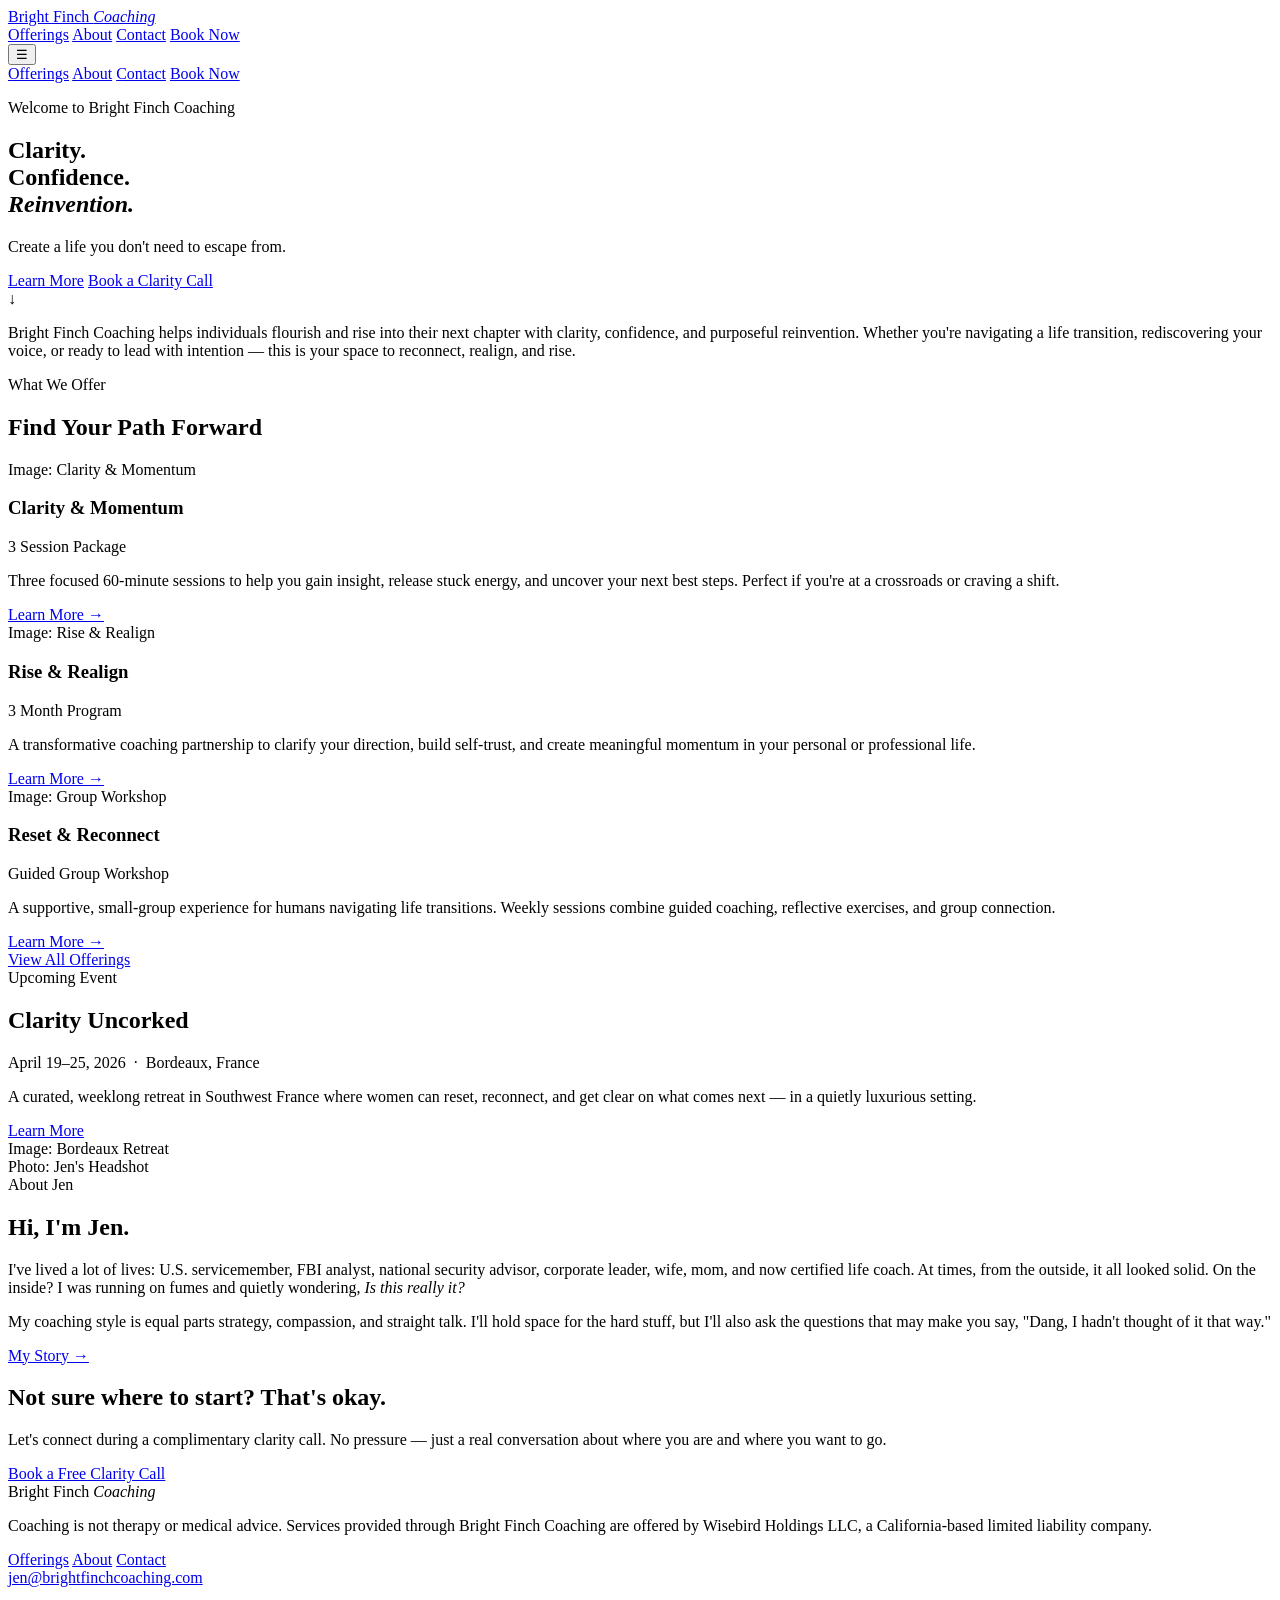
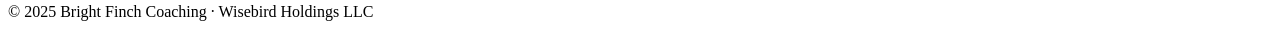
==== index.html @ 89443742 "initial setup" ====
<!DOCTYPE html>
<html lang="en">
<head>
  <meta charset="UTF-8">
  <meta name="viewport" content="width=device-width, initial-scale=1.0">
  <title>Bright Finch Coaching — Clarity. Confidence. Reinvention.</title>
  <link rel="preconnect" href="https://fonts.googleapis.com">
  <link href="https://fonts.googleapis.com/css2?family=Cormorant+Garamond:ital,wght@0,300;0,400;0,600;1,300;1,400&family=Jost:wght@300;400;500&display=swap" rel="stylesheet">
  <link rel="stylesheet" href="css/style.css">
</head>
<body>

  <!-- NAV -->
  <header class="site-header">
    <div class="header-inner">
      <a href="index.html" class="logo">
        <!-- 📸 REMINDER: Replace with actual logo image from old site -->
        <span class="logo-text">Bright Finch <em>Coaching</em></span>
      </a>
      <nav class="nav-links">
        <a href="offerings.html">Offerings</a>
        <a href="about.html">About</a>
        <a href="contact.html">Contact</a>
        <a href="contact.html" class="btn-nav">Book Now</a>
      </nav>
      <button class="hamburger" aria-label="Menu">&#9776;</button>
    </div>
    <div class="mobile-menu">
      <a href="offerings.html">Offerings</a>
      <a href="about.html">About</a>
      <a href="contact.html">Contact</a>
      <a href="contact.html" class="btn-mobile">Book Now</a>
    </div>
  </header>

  <!-- HERO -->
  <section class="hero">
    <div class="hero-bg">
      <!-- 📸 REMINDER: Download hero image from old site (zebra finch / nature background) and save as images/hero.jpg -->
      <div class="hero-overlay"></div>
    </div>
    <div class="hero-content">
      <p class="hero-eyebrow">Welcome to Bright Finch Coaching</p>
      <h1>Clarity.<br>Confidence.<br><em>Reinvention.</em></h1>
      <p class="hero-sub">Create a life you don't need to escape from.</p>
      <div class="hero-cta">
        <a href="about.html" class="btn-primary">Learn More</a>
        <a href="contact.html" class="btn-outline">Book a Clarity Call</a>
      </div>
    </div>
    <div class="hero-scroll-hint">↓</div>
  </section>

  <!-- INTRO -->
  <section class="intro section-pad">
    <div class="container narrow">
      <p class="intro-text">
        Bright Finch Coaching helps individuals flourish and rise into their next chapter with clarity, confidence, and purposeful reinvention. Whether you're navigating a life transition, rediscovering your voice, or ready to lead with intention — this is your space to reconnect, realign, and rise.
      </p>
    </div>
  </section>

  <!-- OFFERINGS PREVIEW -->
  <section class="offerings-preview section-pad bg-warm">
    <div class="container">
      <div class="section-header">
        <span class="eyebrow">What We Offer</span>
        <h2>Find Your Path Forward</h2>
      </div>
      <div class="cards-grid">

        <div class="card">
          <!-- 📸 REMINDER: Download offerings image 1 from old site, save as images/offering-1.jpg -->
          <div class="card-img placeholder-img">
            <span>Image: Clarity &amp; Momentum</span>
          </div>
          <div class="card-body">
            <h3>Clarity &amp; Momentum</h3>
            <p class="card-sub">3 Session Package</p>
            <p>Three focused 60-minute sessions to help you gain insight, release stuck energy, and uncover your next best steps. Perfect if you're at a crossroads or craving a shift.</p>
            <a href="offerings.html#clarity-momentum" class="card-link">Learn More →</a>
          </div>
        </div>

        <div class="card">
          <!-- 📸 REMINDER: Download offerings image 2 from old site, save as images/offering-2.jpg -->
          <div class="card-img placeholder-img">
            <span>Image: Rise &amp; Realign</span>
          </div>
          <div class="card-body">
            <h3>Rise &amp; Realign</h3>
            <p class="card-sub">3 Month Program</p>
            <p>A transformative coaching partnership to clarify your direction, build self-trust, and create meaningful momentum in your personal or professional life.</p>
            <a href="offerings.html#rise-realign" class="card-link">Learn More →</a>
          </div>
        </div>

        <div class="card">
          <!-- 📸 REMINDER: Download offerings image 3 from old site, save as images/offering-3.jpg -->
          <div class="card-img placeholder-img">
            <span>Image: Group Workshop</span>
          </div>
          <div class="card-body">
            <h3>Reset &amp; Reconnect</h3>
            <p class="card-sub">Guided Group Workshop</p>
            <p>A supportive, small-group experience for humans navigating life transitions. Weekly sessions combine guided coaching, reflective exercises, and group connection.</p>
            <a href="offerings.html#reset-reconnect" class="card-link">Learn More →</a>
          </div>
        </div>

      </div>
      <div class="section-cta">
        <a href="offerings.html" class="btn-primary">View All Offerings</a>
      </div>
    </div>
  </section>

  <!-- RETREAT BANNER -->
  <section class="retreat-banner section-pad">
    <div class="container">
      <div class="retreat-inner">
        <div class="retreat-text">
          <span class="eyebrow">Upcoming Event</span>
          <h2>Clarity Uncorked</h2>
          <p class="retreat-dates">April 19–25, 2026 &nbsp;·&nbsp; Bordeaux, France</p>
          <p>A curated, weeklong retreat in Southwest France where women can reset, reconnect, and get clear on what comes next — in a quietly luxurious setting.</p>
          <a href="offerings.html#retreat" class="btn-primary">Learn More</a>
        </div>
        <div class="retreat-img-wrap">
          <!-- 📸 REMINDER: Download Bordeaux/retreat image from old site, save as images/retreat.jpg -->
          <div class="placeholder-img tall">
            <span>Image: Bordeaux Retreat</span>
          </div>
        </div>
      </div>
    </div>
  </section>

  <!-- ABOUT SNIPPET -->
  <section class="about-snippet section-pad bg-warm">
    <div class="container">
      <div class="about-inner">
        <div class="about-img-wrap">
          <!-- 📸 REMINDER: Download Jen's headshot from old site (IMG_8474) and save as images/jen.jpg -->
          <div class="placeholder-img portrait">
            <span>Photo: Jen's Headshot</span>
          </div>
        </div>
        <div class="about-text">
          <span class="eyebrow">About Jen</span>
          <h2>Hi, I'm Jen.</h2>
          <p>I've lived a lot of lives: U.S. servicemember, FBI analyst, national security advisor, corporate leader, wife, mom, and now certified life coach. At times, from the outside, it all looked solid. On the inside? I was running on fumes and quietly wondering, <em>Is this really it?</em></p>
          <p>My coaching style is equal parts strategy, compassion, and straight talk. I'll hold space for the hard stuff, but I'll also ask the questions that may make you say, "Dang, I hadn't thought of it that way."</p>
          <a href="about.html" class="btn-outline">My Story →</a>
        </div>
      </div>
    </div>
  </section>

  <!-- CLARITY CALL CTA -->
  <section class="cta-bar section-pad">
    <div class="container narrow text-center">
      <h2>Not sure where to start? That's okay.</h2>
      <p>Let's connect during a complimentary clarity call. No pressure — just a real conversation about where you are and where you want to go.</p>
      <a href="contact.html" class="btn-primary large">Book a Free Clarity Call</a>
    </div>
  </section>

  <!-- FOOTER -->
  <footer class="site-footer">
    <div class="container footer-inner">
      <div class="footer-brand">
        <span class="logo-text">Bright Finch <em>Coaching</em></span>
        <p>Coaching is not therapy or medical advice. Services provided through Bright Finch Coaching are offered by Wisebird Holdings LLC, a California-based limited liability company.</p>
      </div>
      <div class="footer-links">
        <a href="offerings.html">Offerings</a>
        <a href="about.html">About</a>
        <a href="contact.html">Contact</a>
      </div>
      <div class="footer-contact">
        <a href="mailto:jen@brightfinchcoaching.com">jen@brightfinchcoaching.com</a>
      </div>
    </div>
    <div class="footer-bottom">
      <p>© 2025 Bright Finch Coaching · Wisebird Holdings LLC</p>
    </div>
  </footer>

  <script src="js/main.js"></script>
</body>
</html>
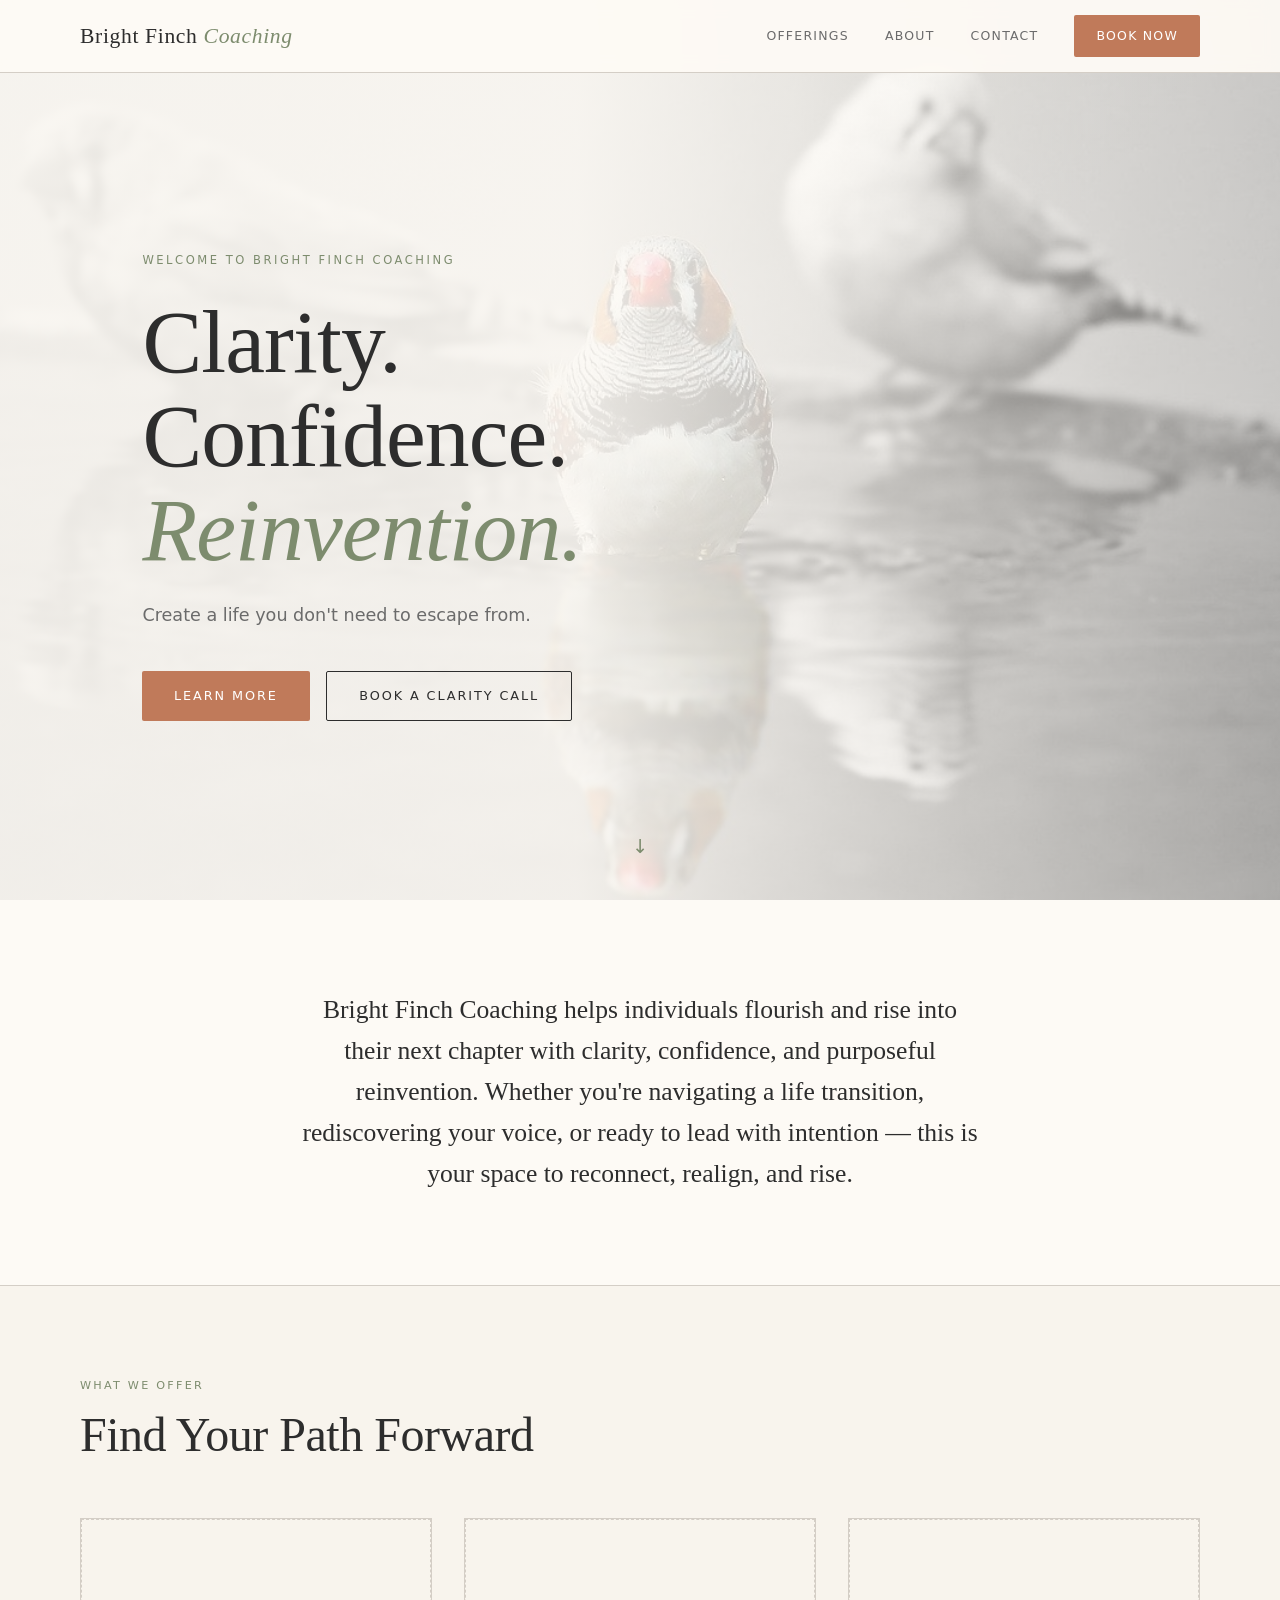
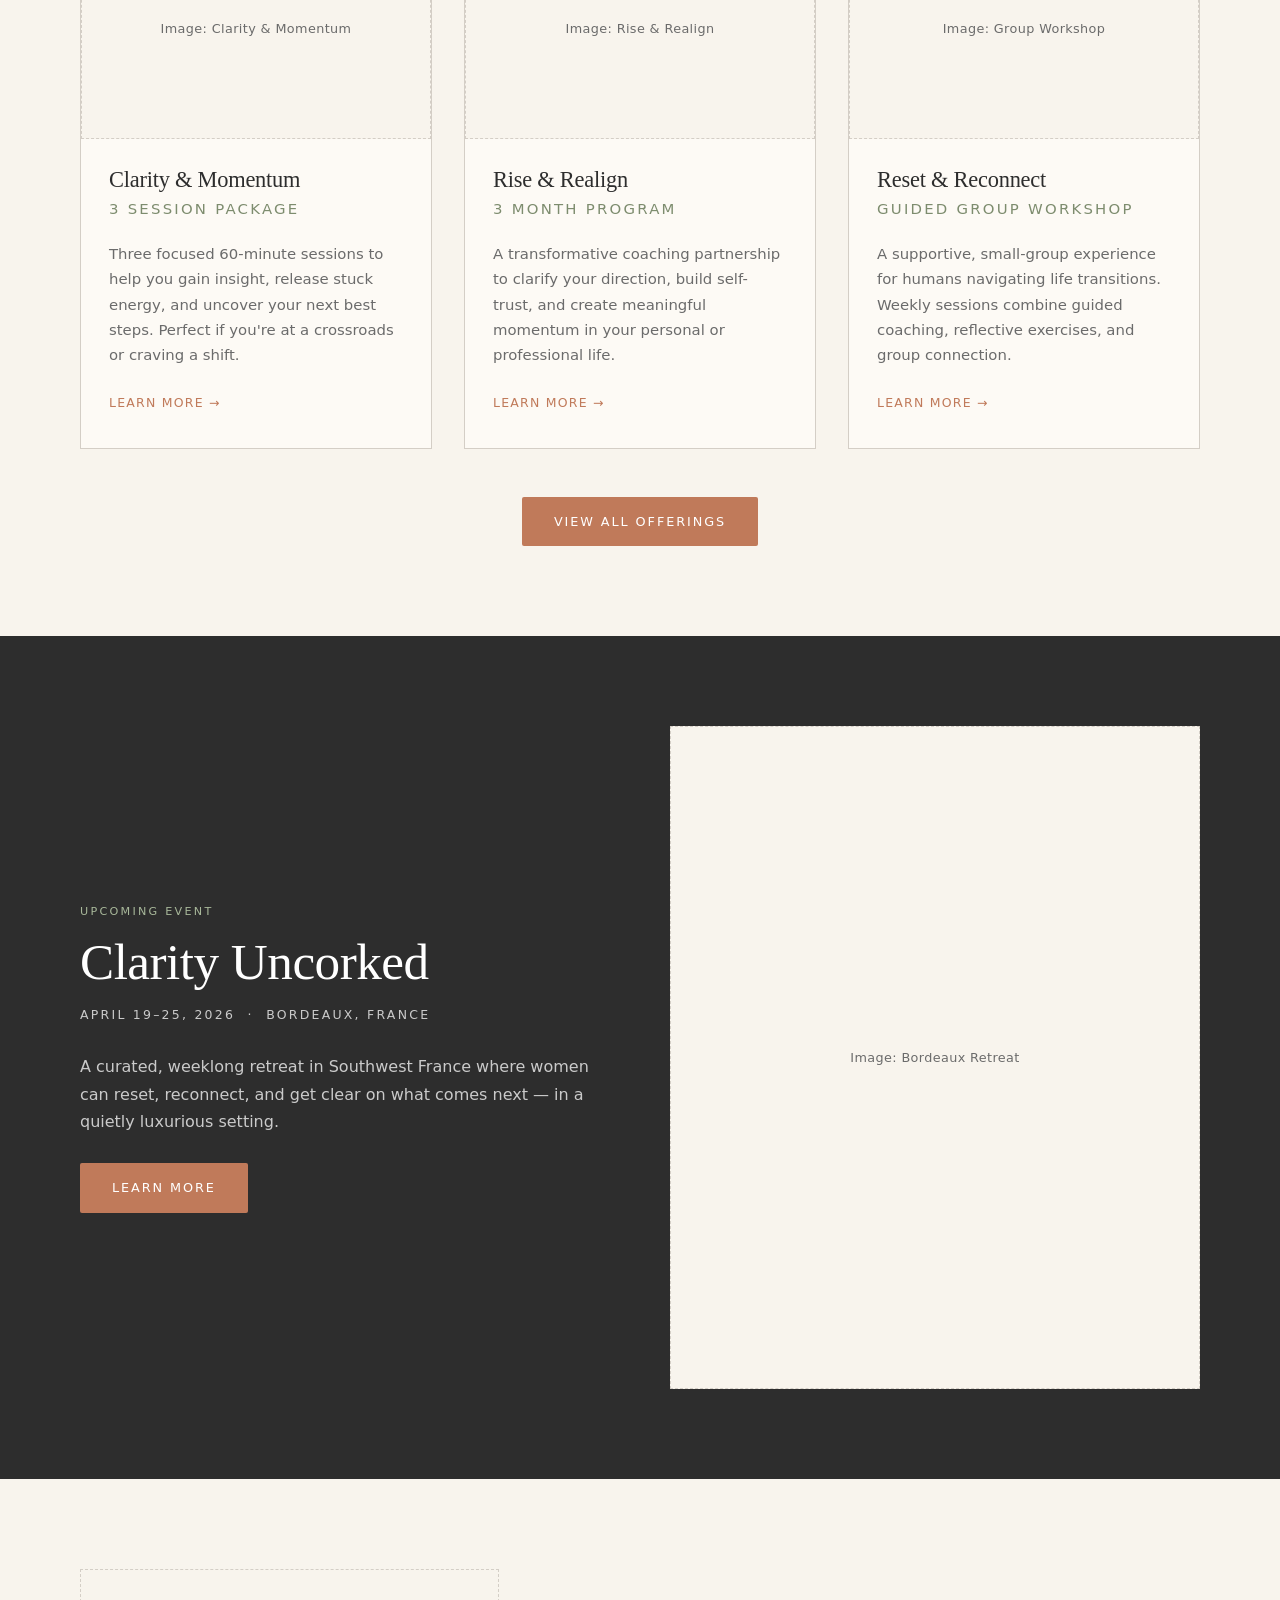
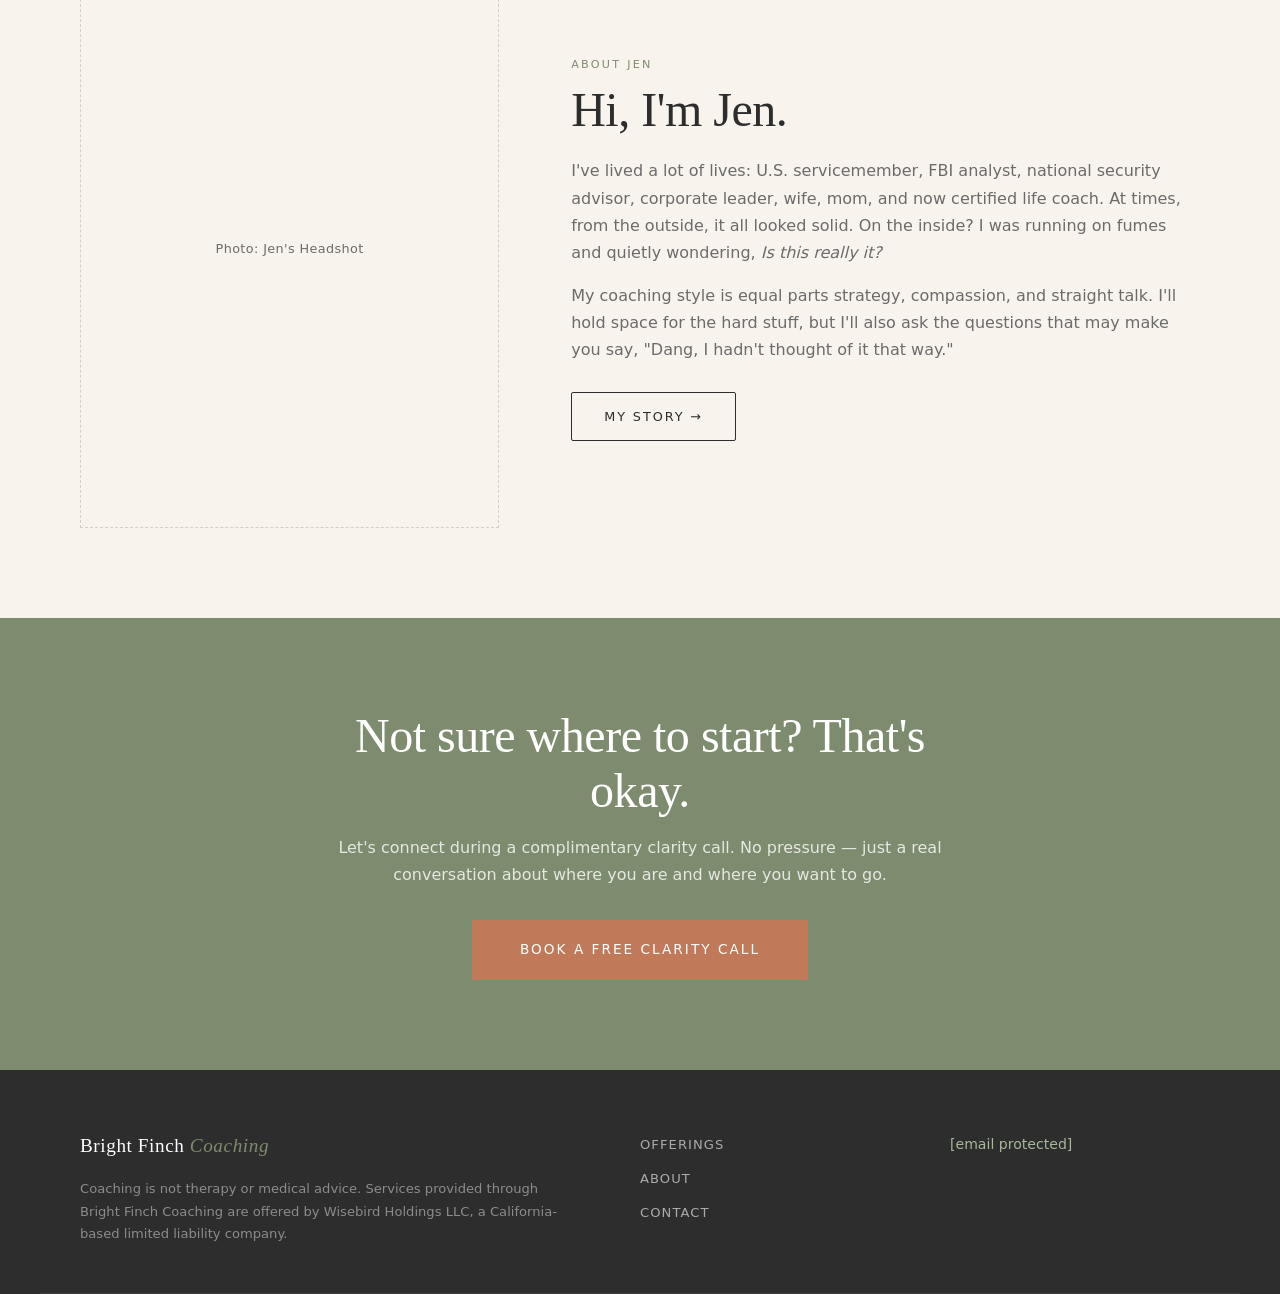
==== commit f6e14799: "update file for js  and css location" ====
--- a/index.html
+++ b/index.html
@@ -6,7 +6,7 @@
   <title>Bright Finch Coaching — Clarity. Confidence. Reinvention.</title>
   <link rel="preconnect" href="https://fonts.googleapis.com">
   <link href="https://fonts.googleapis.com/css2?family=Cormorant+Garamond:ital,wght@0,300;0,400;0,600;1,300;1,400&family=Jost:wght@300;400;500&display=swap" rel="stylesheet">
-  <link rel="stylesheet" href="css/style.css">
+  <link rel="stylesheet" href="style.css">
 </head>
 <body>
 
@@ -179,14 +179,7 @@
         <a href="contact.html">Contact</a>
       </div>
       <div class="footer-contact">
-        <a href="mailto:jen@brightfinchcoaching.com">jen@brightfinchcoaching.com</a>
+        <a href="/cdn-cgi/l/email-protection#f59f909bb597879c929d81939c9b969d969a94969d9c9b92db969a98"><span class="__cf_email__" data-cfemail="5c3639321c3e2e353b34283a35323f343f333d3f3435323b723f3331">[email&#160;protected]</span></a>
       </div>
     </div>
-    <div class="footer-bottom">
-      <p>© 2025 Bright Finch Coaching · Wisebird Holdings LLC</p>
-    </div>
-  </footer>
-
-  <script src="js/main.js"></script>
-</body>
-</html>
+    <div class="footer-bot
--- a/style.css
+++ b/style.css
@@ -0,0 +1,632 @@
+/* ============================================
+   BRIGHT FINCH COACHING — Main Stylesheet
+   Aesthetic: Warm editorial · Natural · Refined
+   ============================================ */
+
+:root {
+  --cream: #f8f4ed;
+  --warm-white: #fdfaf5;
+  --sage: #7d8c6e;
+  --sage-light: #a8b89a;
+  --terracotta: #c07a5a;
+  --terracotta-dark: #a8623f;
+  --charcoal: #2d2d2d;
+  --mid-gray: #6b6b6b;
+  --light-gray: #d4cec6;
+  --gold: #b89050;
+
+  --font-display: 'Cormorant Garamond', Georgia, serif;
+  --font-body: 'Jost', system-ui, sans-serif;
+
+  --max-w: 1200px;
+  --narrow-w: 760px;
+  --pad-section: 90px;
+  --radius: 2px;
+
+  --transition: 0.25s ease;
+}
+
+*, *::before, *::after { box-sizing: border-box; margin: 0; padding: 0; }
+
+html { font-size: 16px; scroll-behavior: smooth; }
+
+body {
+  font-family: var(--font-body);
+  color: var(--charcoal);
+  background: var(--warm-white);
+  line-height: 1.7;
+  font-weight: 300;
+  -webkit-font-smoothing: antialiased;
+}
+
+img { display: block; width: 100%; height: auto; object-fit: cover; }
+
+a { color: inherit; text-decoration: none; }
+
+/* =================== PLACEHOLDER IMAGES =================== */
+.placeholder-img {
+  background: var(--cream);
+  border: 1.5px dashed var(--light-gray);
+  display: flex;
+  align-items: center;
+  justify-content: center;
+  text-align: center;
+  padding: 24px;
+  color: var(--mid-gray);
+  font-size: 0.8rem;
+  font-family: var(--font-body);
+  letter-spacing: 0.03em;
+  line-height: 1.5;
+}
+.placeholder-img.square { aspect-ratio: 1; }
+.placeholder-img.portrait { aspect-ratio: 3/4; }
+.placeholder-img.tall { aspect-ratio: 4/5; }
+
+/* =================== TYPOGRAPHY =================== */
+h1, h2, h3, h4 {
+  font-family: var(--font-display);
+  font-weight: 400;
+  line-height: 1.15;
+  letter-spacing: -0.01em;
+}
+h1 { font-size: clamp(2.8rem, 6vw, 5rem); }
+h2 { font-size: clamp(2rem, 4vw, 3rem); }
+h3 { font-size: clamp(1.3rem, 2.5vw, 1.8rem); }
+p { font-size: 1rem; color: var(--mid-gray); }
+em { font-style: italic; }
+
+.eyebrow {
+  display: block;
+  font-family: var(--font-body);
+  font-size: 0.7rem;
+  font-weight: 500;
+  letter-spacing: 0.2em;
+  text-transform: uppercase;
+  color: var(--sage);
+  margin-bottom: 12px;
+}
+.eyebrow.light { color: rgba(255,255,255,0.7); }
+.light { color: rgba(255,255,255,0.9) !important; }
+
+/* =================== LAYOUT =================== */
+.container { max-width: var(--max-w); margin: 0 auto; padding: 0 40px; }
+.container.narrow { max-width: var(--narrow-w); }
+.section-pad { padding: var(--pad-section) 0; }
+.bg-warm { background: var(--cream); }
+.text-center { text-align: center; }
+
+/* =================== BUTTONS =================== */
+.btn-primary {
+  display: inline-block;
+  background: var(--terracotta);
+  color: #fff;
+  padding: 14px 32px;
+  font-family: var(--font-body);
+  font-size: 0.8rem;
+  font-weight: 500;
+  letter-spacing: 0.15em;
+  text-transform: uppercase;
+  transition: background var(--transition), transform var(--transition);
+  border: none;
+  cursor: pointer;
+  border-radius: var(--radius);
+}
+.btn-primary:hover { background: var(--terracotta-dark); transform: translateY(-1px); }
+.btn-primary.large { padding: 18px 48px; font-size: 0.85rem; }
+.btn-primary.full-width { width: 100%; text-align: center; }
+
+.btn-outline {
+  display: inline-block;
+  border: 1.5px solid var(--charcoal);
+  color: var(--charcoal);
+  padding: 13px 32px;
+  font-family: var(--font-body);
+  font-size: 0.8rem;
+  font-weight: 500;
+  letter-spacing: 0.15em;
+  text-transform: uppercase;
+  transition: all var(--transition);
+  border-radius: var(--radius);
+}
+.btn-outline:hover { background: var(--charcoal); color: #fff; }
+
+/* =================== HEADER / NAV =================== */
+.site-header {
+  position: fixed;
+  top: 0; left: 0; right: 0;
+  z-index: 100;
+  background: rgba(253, 250, 245, 0.95);
+  backdrop-filter: blur(8px);
+  border-bottom: 1px solid var(--light-gray);
+  transition: box-shadow var(--transition);
+}
+.header-inner {
+  max-width: var(--max-w);
+  margin: 0 auto;
+  padding: 0 40px;
+  height: 72px;
+  display: flex;
+  align-items: center;
+  justify-content: space-between;
+}
+.logo { text-decoration: none; }
+.logo-text {
+  font-family: var(--font-display);
+  font-size: 1.35rem;
+  font-weight: 300;
+  color: var(--charcoal);
+  letter-spacing: 0.03em;
+}
+.logo-text em { color: var(--sage); font-style: italic; }
+
+.nav-links { display: flex; align-items: center; gap: 36px; }
+.nav-links a {
+  font-size: 0.78rem;
+  font-weight: 400;
+  letter-spacing: 0.1em;
+  text-transform: uppercase;
+  color: var(--mid-gray);
+  transition: color var(--transition);
+}
+.nav-links a:hover, .nav-links a.active { color: var(--charcoal); }
+.btn-nav {
+  background: var(--terracotta) !important;
+  color: #fff !important;
+  padding: 10px 22px !important;
+  border-radius: var(--radius);
+  letter-spacing: 0.1em;
+}
+.btn-nav:hover { background: var(--terracotta-dark) !important; }
+
+.hamburger {
+  display: none;
+  background: none;
+  border: none;
+  font-size: 1.4rem;
+  cursor: pointer;
+  color: var(--charcoal);
+}
+
+.mobile-menu {
+  display: none;
+  flex-direction: column;
+  gap: 0;
+  background: var(--warm-white);
+  border-top: 1px solid var(--light-gray);
+  padding: 12px 40px 20px;
+}
+.mobile-menu a {
+  font-size: 0.85rem;
+  letter-spacing: 0.08em;
+  text-transform: uppercase;
+  padding: 12px 0;
+  border-bottom: 1px solid var(--light-gray);
+  color: var(--mid-gray);
+}
+.mobile-menu a.btn-mobile {
+  margin-top: 16px;
+  background: var(--terracotta);
+  color: #fff;
+  text-align: center;
+  padding: 14px;
+  border: none;
+}
+.mobile-menu.open { display: flex; }
+
+/* =================== HERO =================== */
+.hero {
+  position: relative;
+  min-height: 100vh;
+  display: flex;
+  align-items: center;
+  padding-top: 72px;
+  overflow: hidden;
+}
+.hero-bg {
+  position: absolute;
+  inset: 0;
+  background: 
+    linear-gradient(135deg, rgba(125, 140, 110, 0.15) 0%, transparent 60%),
+    url('images/hero.jpg') center/cover no-repeat;
+  background-color: var(--cream);
+}
+.hero-overlay {
+  position: absolute;
+  inset: 0;
+  background: linear-gradient(to right, rgba(253,250,245,0.92) 45%, rgba(253,250,245,0.4) 100%);
+}
+.hero-content {
+  position: relative;
+  z-index: 1;
+  max-width: var(--max-w);
+  margin: 0 auto;
+  padding: 80px 40px;
+  max-width: 680px;
+  margin-left: clamp(40px, 8vw, 120px);
+}
+.hero-eyebrow {
+  font-size: 0.72rem;
+  font-weight: 500;
+  letter-spacing: 0.22em;
+  text-transform: uppercase;
+  color: var(--sage);
+  margin-bottom: 24px;
+  opacity: 0;
+  animation: fadeUp 0.8s ease forwards 0.1s;
+}
+.hero h1 {
+  font-family: var(--font-display);
+  font-size: clamp(3.5rem, 7vw, 6rem);
+  font-weight: 300;
+  line-height: 1.05;
+  color: var(--charcoal);
+  margin-bottom: 24px;
+  opacity: 0;
+  animation: fadeUp 0.8s ease forwards 0.25s;
+}
+.hero h1 em { color: var(--sage); font-style: italic; }
+.hero-sub {
+  font-size: 1.1rem;
+  color: var(--mid-gray);
+  margin-bottom: 40px;
+  opacity: 0;
+  animation: fadeUp 0.8s ease forwards 0.4s;
+}
+.hero-cta {
+  display: flex;
+  gap: 16px;
+  flex-wrap: wrap;
+  opacity: 0;
+  animation: fadeUp 0.8s ease forwards 0.55s;
+}
+.hero-scroll-hint {
+  position: absolute;
+  bottom: 36px;
+  left: 50%;
+  transform: translateX(-50%);
+  color: var(--sage);
+  font-size: 1.2rem;
+  animation: bob 2s ease-in-out infinite;
+  z-index: 1;
+}
+
+@keyframes fadeUp {
+  from { opacity: 0; transform: translateY(24px); }
+  to   { opacity: 1; transform: translateY(0); }
+}
+@keyframes bob {
+  0%, 100% { transform: translateX(-50%) translateY(0); }
+  50%       { transform: translateX(-50%) translateY(8px); }
+}
+
+/* =================== INTRO =================== */
+.intro { border-bottom: 1px solid var(--light-gray); }
+.intro-text {
+  font-family: var(--font-display);
+  font-size: clamp(1.2rem, 2.5vw, 1.6rem);
+  line-height: 1.6;
+  color: var(--charcoal);
+  text-align: center;
+  font-weight: 300;
+}
+
+/* =================== SECTION HEADER =================== */
+.section-header { margin-bottom: 56px; }
+.section-header h2 { color: var(--charcoal); margin-top: 8px; }
+
+/* =================== CARDS GRID =================== */
+.cards-grid {
+  display: grid;
+  grid-template-columns: repeat(3, 1fr);
+  gap: 32px;
+}
+.card {
+  background: var(--warm-white);
+  border: 1px solid var(--light-gray);
+  transition: box-shadow var(--transition), transform var(--transition);
+  overflow: hidden;
+}
+.card:hover { box-shadow: 0 12px 40px rgba(0,0,0,0.08); transform: translateY(-3px); }
+.card-img { height: 220px; overflow: hidden; }
+.card-img img { height: 100%; object-fit: cover; transition: transform 0.4s ease; }
+.card:hover .card-img img { transform: scale(1.03); }
+.card-img.placeholder-img { height: 220px; aspect-ratio: unset; }
+.card-body { padding: 28px 28px 32px; }
+.card-body h3 { color: var(--charcoal); margin-bottom: 4px; font-size: 1.4rem; }
+.card-sub {
+  font-size: 0.72rem;
+  letter-spacing: 0.15em;
+  text-transform: uppercase;
+  color: var(--sage);
+  margin-bottom: 14px;
+  display: block;
+}
+.card-body p { font-size: 0.93rem; margin-bottom: 20px; }
+.card-link {
+  font-size: 0.78rem;
+  font-weight: 500;
+  letter-spacing: 0.1em;
+  text-transform: uppercase;
+  color: var(--terracotta);
+  transition: letter-spacing var(--transition);
+}
+.card-link:hover { letter-spacing: 0.18em; }
+
+.section-cta { text-align: center; margin-top: 48px; }
+
+/* =================== RETREAT BANNER =================== */
+.retreat-banner { background: var(--charcoal); }
+.retreat-inner {
+  display: grid;
+  grid-template-columns: 1fr 1fr;
+  gap: 60px;
+  align-items: center;
+}
+.retreat-text .eyebrow { color: var(--sage-light); }
+.retreat-text h2 { color: #fff; font-size: clamp(2.2rem, 4vw, 3.2rem); }
+.retreat-dates {
+  font-size: 0.78rem;
+  letter-spacing: 0.18em;
+  text-transform: uppercase;
+  color: var(--gold);
+  margin: 12px 0 20px;
+  display: block;
+}
+.retreat-text p { color: rgba(255,255,255,0.75); margin-bottom: 28px; }
+
+/* =================== ABOUT SNIPPET =================== */
+.about-inner {
+  display: grid;
+  grid-template-columns: 1fr 1.5fr;
+  gap: 72px;
+  align-items: center;
+}
+.about-img-wrap .placeholder-img { width: 100%; }
+.about-text .eyebrow { margin-bottom: 8px; }
+.about-text h2 { color: var(--charcoal); margin-bottom: 20px; }
+.about-text p { margin-bottom: 16px; }
+.about-text .btn-outline { margin-top: 12px; }
+
+/* =================== CTA BAR =================== */
+.cta-bar { background: var(--sage); }
+.cta-bar h2 { color: #fff; margin-bottom: 16px; }
+.cta-bar p { color: rgba(255,255,255,0.8); margin-bottom: 32px; }
+
+/* =================== PAGE HERO =================== */
+.page-hero {
+  padding: 140px 40px 72px;
+  background: var(--cream);
+  border-bottom: 1px solid var(--light-gray);
+}
+.page-hero h1 { color: var(--charcoal); margin-bottom: 20px; }
+.page-hero p { font-size: 1.05rem; max-width: 580px; margin: 0 auto; }
+
+/* =================== OFFERING SECTIONS =================== */
+.offering-inner {
+  display: grid;
+  grid-template-columns: 1fr 1fr;
+  gap: 72px;
+  align-items: start;
+}
+.offering-inner.reverse { direction: rtl; }
+.offering-inner.reverse > * { direction: ltr; }
+.offering-text .eyebrow { margin-bottom: 8px; }
+.offering-text h2 { color: var(--charcoal); margin-bottom: 8px; }
+.offering-subtitle {
+  font-size: 0.75rem;
+  letter-spacing: 0.18em;
+  text-transform: uppercase;
+  color: var(--gold);
+  margin-bottom: 20px;
+  display: block;
+}
+.offering-text p { margin-bottom: 16px; }
+.includes-box {
+  background: var(--cream);
+  border-left: 3px solid var(--sage);
+  padding: 20px 24px;
+  margin: 24px 0 32px;
+}
+.includes-title {
+  font-size: 0.72rem;
+  letter-spacing: 0.15em;
+  text-transform: uppercase;
+  color: var(--sage);
+  margin-bottom: 12px;
+}
+.includes-box ul {
+  list-style: none;
+  padding: 0;
+}
+.includes-box ul li {
+  font-size: 0.93rem;
+  color: var(--mid-gray);
+  padding: 5px 0 5px 16px;
+  position: relative;
+}
+.includes-box ul li::before {
+  content: '—';
+  position: absolute;
+  left: 0;
+  color: var(--sage-light);
+}
+
+/* =================== RETREAT FEATURE =================== */
+.retreat-bg {
+  position: relative;
+  background: url('images/retreat.jpg') center/cover no-repeat;
+  background-color: var(--charcoal);
+}
+.retreat-overlay {
+  position: absolute;
+  inset: 0;
+  background: rgba(30, 35, 28, 0.75);
+}
+.retreat-feature {
+  position: relative;
+  z-index: 1;
+  max-width: 680px;
+}
+.retreat-feature h2 { font-size: clamp(2.5rem, 5vw, 4rem); }
+.retreat-location {
+  font-size: 0.78rem;
+  letter-spacing: 0.2em;
+  text-transform: uppercase;
+  color: var(--gold);
+  margin: 12px 0 24px;
+  display: block;
+}
+.retreat-feature p { margin-bottom: 16px; }
+.retreat-feature .btn-primary { margin-top: 12px; }
+
+/* =================== ABOUT FULL =================== */
+.about-full {
+  display: grid;
+  grid-template-columns: 1fr 1.4fr;
+  gap: 72px;
+  align-items: start;
+}
+.lead-text {
+  font-family: var(--font-display);
+  font-size: clamp(1.15rem, 2.2vw, 1.45rem);
+  color: var(--charcoal);
+  line-height: 1.55;
+  margin-bottom: 24px;
+}
+.about-full-text p { margin-bottom: 20px; font-size: 1.02rem; }
+
+/* =================== VALUES GRID =================== */
+.values-grid {
+  display: grid;
+  grid-template-columns: repeat(4, 1fr);
+  gap: 40px;
+  margin-top: 16px;
+}
+.value-item { text-align: center; }
+.value-icon {
+  color: var(--sage);
+  font-size: 1.4rem;
+  margin-bottom: 16px;
+}
+.value-item h3 { color: var(--charcoal); font-size: 1.2rem; margin-bottom: 12px; }
+.value-item p { font-size: 0.92rem; }
+
+/* =================== CONTACT =================== */
+.contact-inner {
+  display: grid;
+  grid-template-columns: 1.2fr 1fr;
+  gap: 80px;
+  align-items: start;
+}
+.contact-form-wrap h2 { color: var(--charcoal); margin-bottom: 36px; }
+.contact-form { display: flex; flex-direction: column; gap: 20px; }
+.form-group { display: flex; flex-direction: column; gap: 8px; }
+.form-group label {
+  font-size: 0.75rem;
+  letter-spacing: 0.12em;
+  text-transform: uppercase;
+  color: var(--mid-gray);
+  font-weight: 500;
+}
+.form-group input,
+.form-group select,
+.form-group textarea {
+  font-family: var(--font-body);
+  font-size: 0.95rem;
+  font-weight: 300;
+  color: var(--charcoal);
+  background: var(--cream);
+  border: 1.5px solid var(--light-gray);
+  padding: 12px 16px;
+  transition: border-color var(--transition);
+  outline: none;
+  border-radius: var(--radius);
+  width: 100%;
+  -webkit-appearance: none;
+}
+.form-group input:focus,
+.form-group select:focus,
+.form-group textarea:focus { border-color: var(--sage); }
+.form-group textarea { resize: vertical; line-height: 1.6; }
+
+.contact-img-wrap { margin-bottom: 36px; }
+.contact-details h3 { color: var(--charcoal); margin-bottom: 12px; font-size: 1.2rem; }
+.contact-email {
+  display: block;
+  font-size: 1.05rem;
+  color: var(--terracotta);
+  margin-bottom: 12px;
+  text-decoration: underline;
+  text-decoration-color: transparent;
+  transition: text-decoration-color var(--transition);
+}
+.contact-email:hover { text-decoration-color: var(--terracotta); }
+.response-note { font-size: 0.88rem; color: var(--mid-gray); font-style: italic; }
+
+/* =================== FOOTER =================== */
+.site-footer {
+  background: var(--charcoal);
+  padding: 60px 0 0;
+}
+.footer-inner {
+  display: grid;
+  grid-template-columns: 2fr 1fr 1fr;
+  gap: 60px;
+  padding-bottom: 48px;
+  border-bottom: 1px solid rgba(255,255,255,0.1);
+}
+.footer-brand .logo-text { color: #fff; font-size: 1.2rem; display: block; margin-bottom: 16px; }
+.footer-brand p { color: rgba(255,255,255,0.45); font-size: 0.82rem; line-height: 1.7; }
+.footer-links { display: flex; flex-direction: column; gap: 12px; padding-top: 4px; }
+.footer-links a {
+  color: rgba(255,255,255,0.6);
+  font-size: 0.82rem;
+  letter-spacing: 0.08em;
+  text-transform: uppercase;
+  transition: color var(--transition);
+}
+.footer-links a:hover { color: #fff; }
+.footer-contact a {
+  color: var(--sage-light);
+  font-size: 0.88rem;
+  word-break: break-all;
+  transition: color var(--transition);
+}
+.footer-contact a:hover { color: #fff; }
+.footer-bottom {
+  text-align: center;
+  padding: 20px;
+}
+.footer-bottom p { font-size: 0.75rem; color: rgba(255,255,255,0.3); }
+
+/* =================== RESPONSIVE =================== */
+@media (max-width: 1024px) {
+  .cards-grid { grid-template-columns: repeat(2, 1fr); }
+  .values-grid { grid-template-columns: repeat(2, 1fr); }
+}
+
+@media (max-width: 768px) {
+  :root { --pad-section: 60px; }
+
+  .nav-links { display: none; }
+  .hamburger { display: block; }
+  .header-inner { padding: 0 24px; }
+  .container { padding: 0 24px; }
+  .hero-content { margin-left: 24px; padding: 60px 24px; }
+
+  .cards-grid { grid-template-columns: 1fr; }
+  .retreat-inner { grid-template-columns: 1fr; gap: 36px; }
+  .about-inner { grid-template-columns: 1fr; gap: 36px; }
+  .offering-inner { grid-template-columns: 1fr; gap: 36px; }
+  .offering-inner.reverse { direction: ltr; }
+  .about-full { grid-template-columns: 1fr; gap: 36px; }
+  .values-grid { grid-template-columns: 1fr 1fr; gap: 28px; }
+  .contact-inner { grid-template-columns: 1fr; gap: 48px; }
+  .footer-inner { grid-template-columns: 1fr; gap: 36px; }
+  .page-hero { padding: 120px 24px 56px; }
+  .hero-cta { flex-direction: column; align-items: flex-start; }
+}
+
+@media (max-width: 480px) {
+  .values-grid { grid-template-columns: 1fr; }
+}
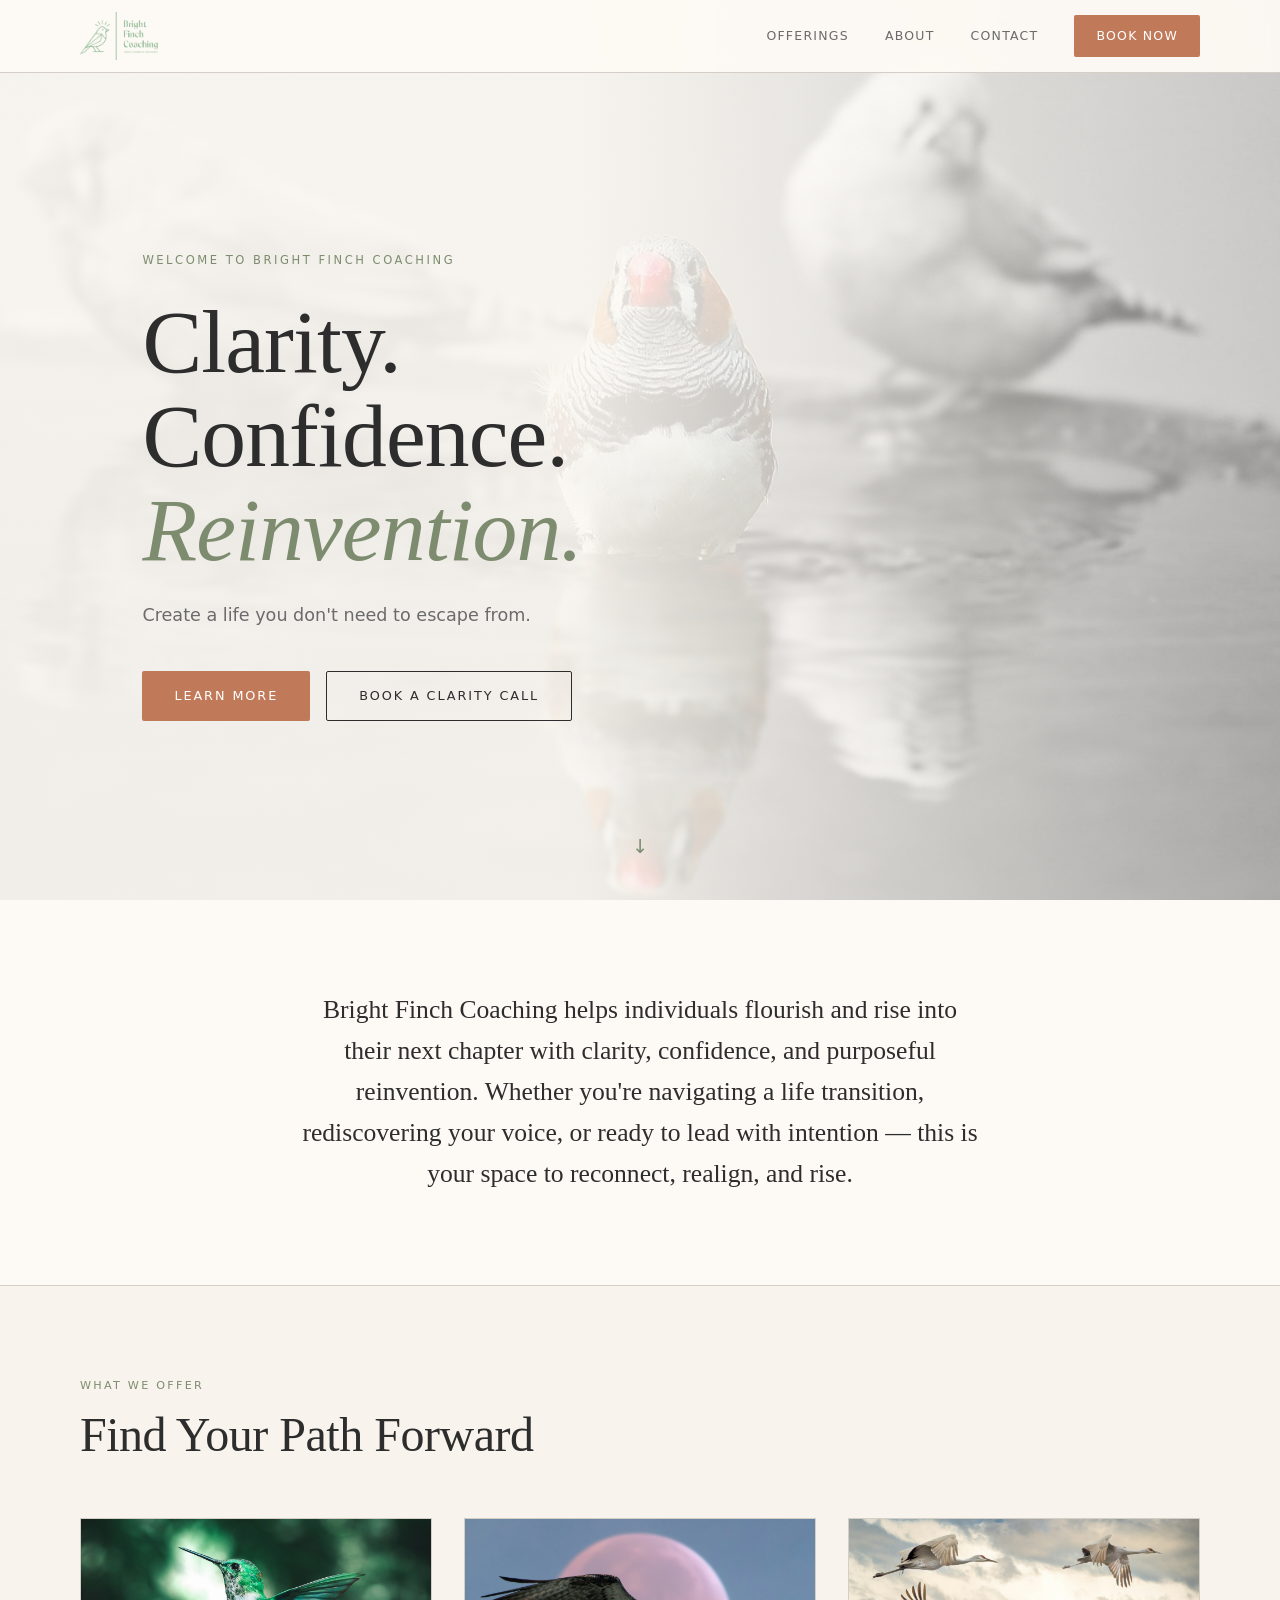
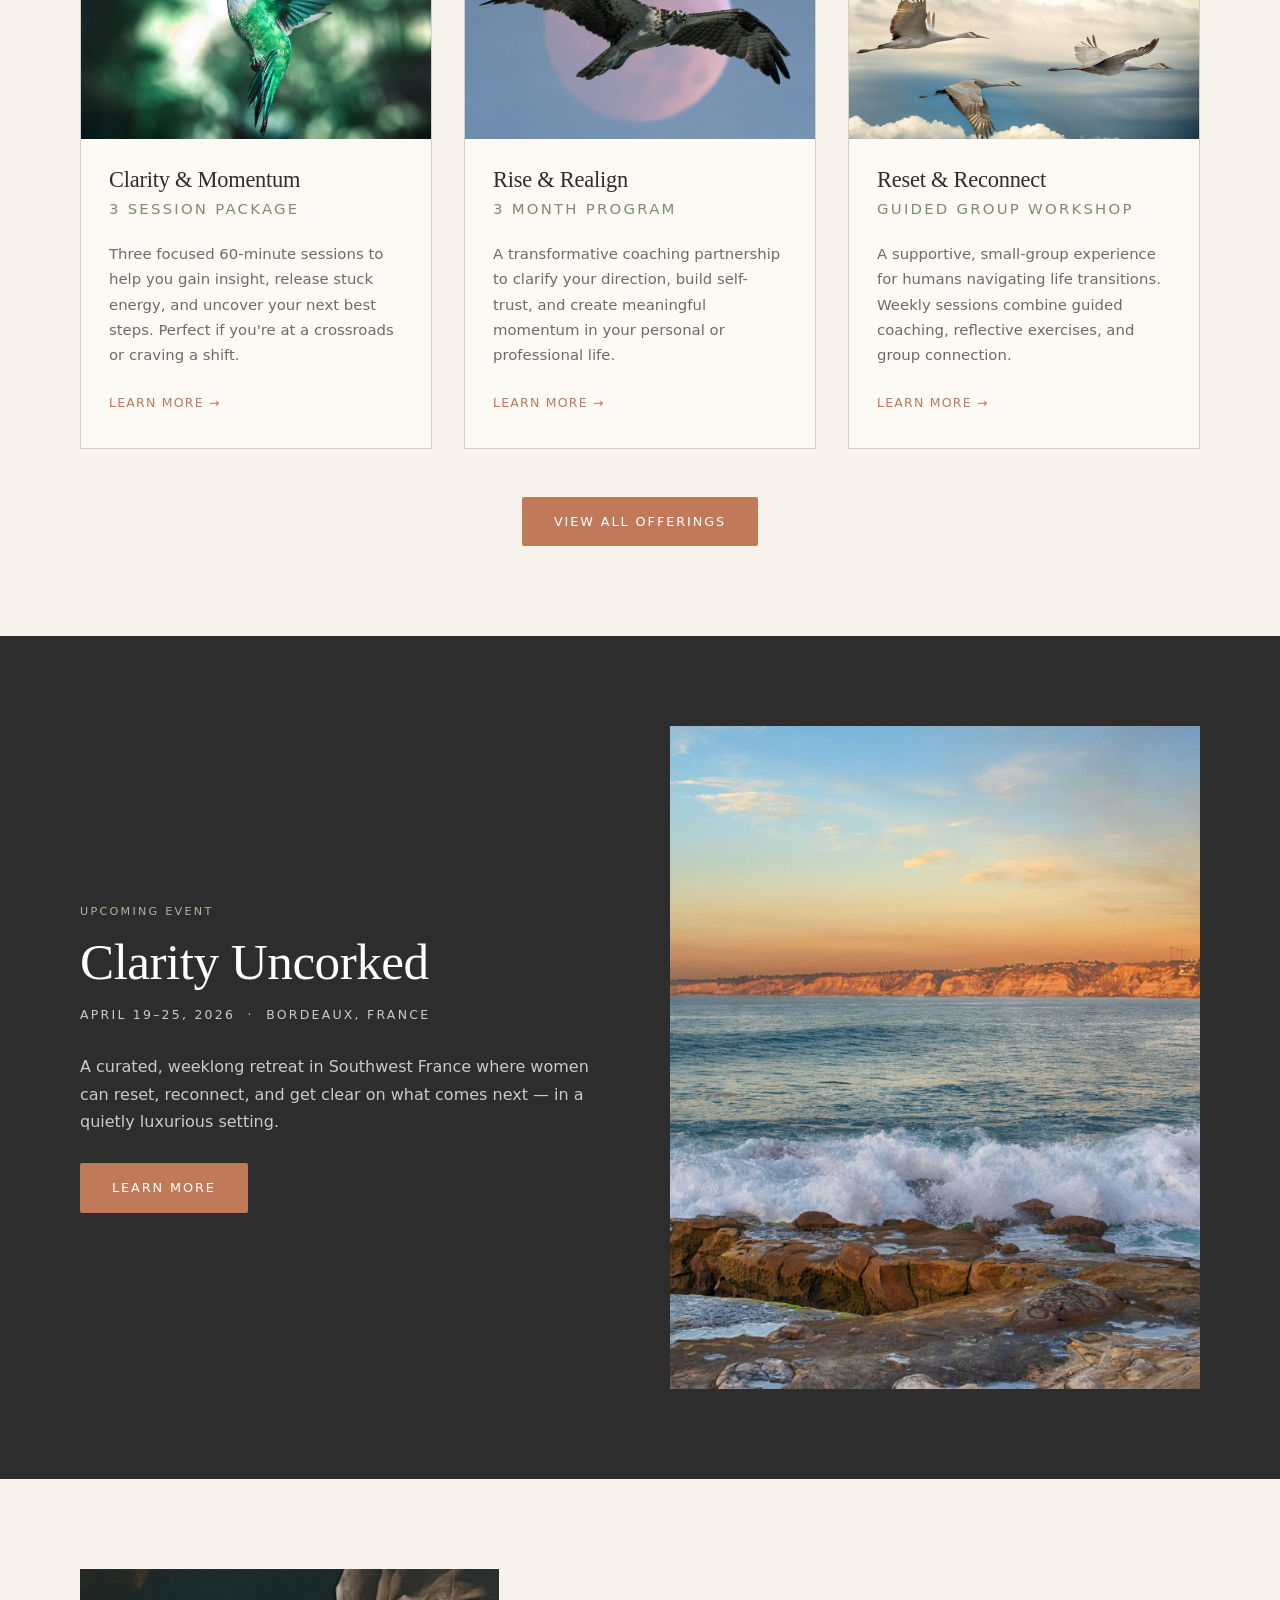
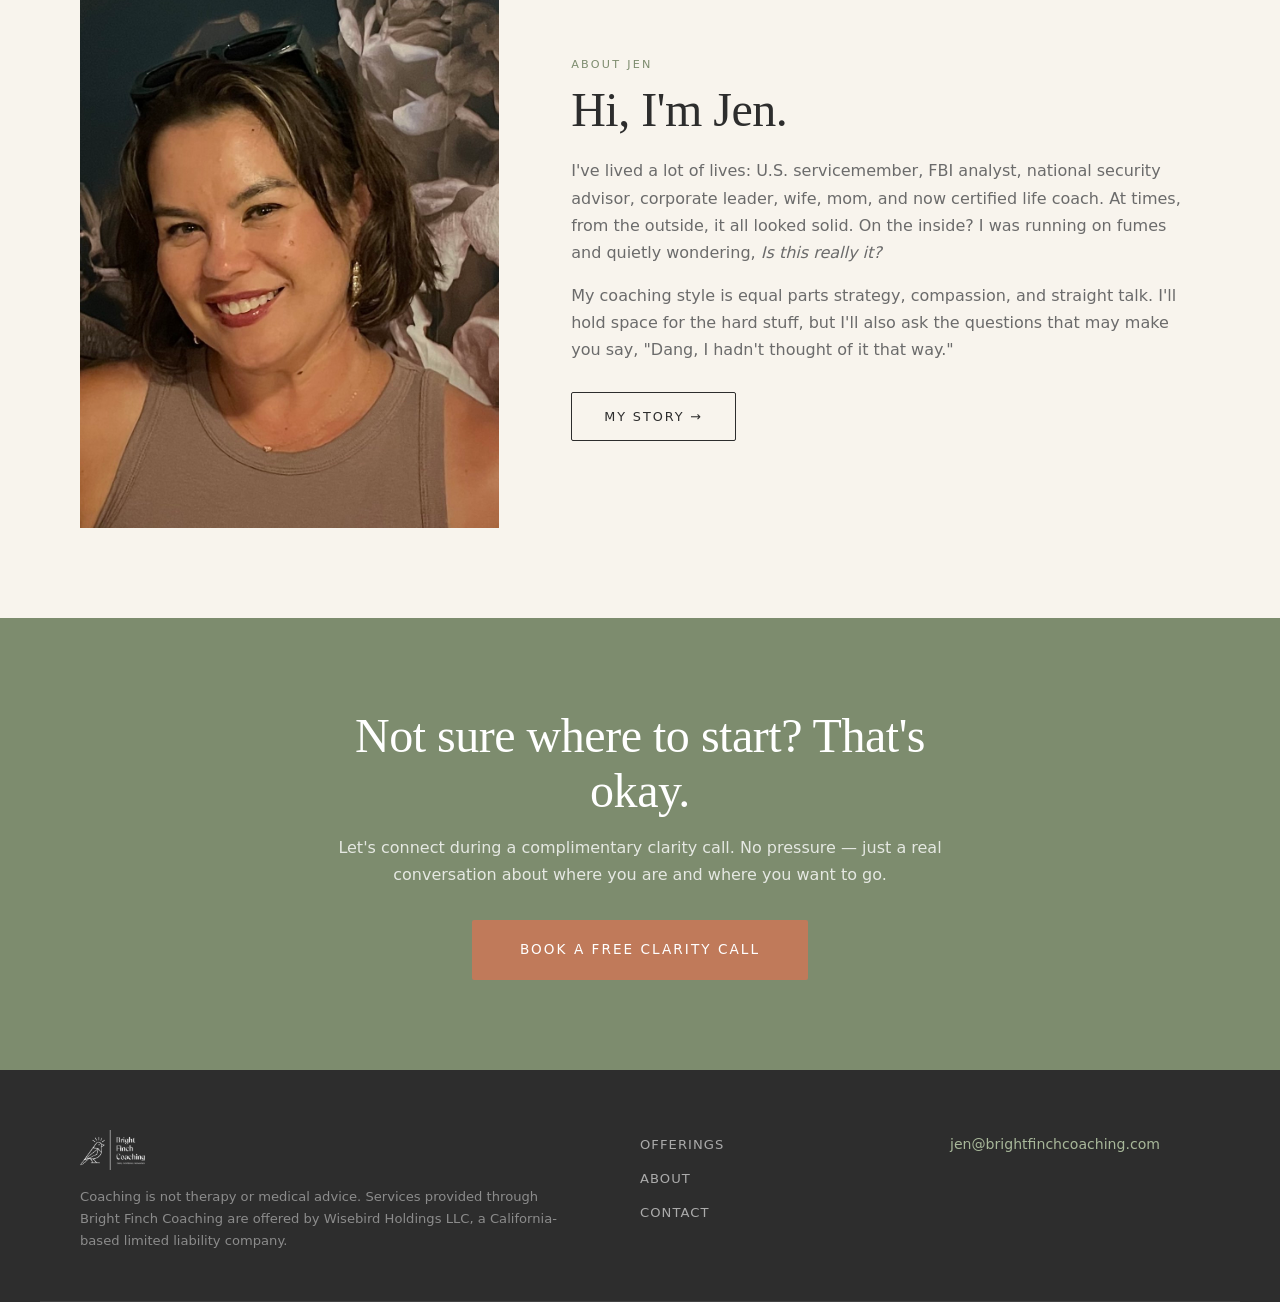
==== commit fe7689dd: "update pages to show images" ====
--- a/index.html
+++ b/index.html
@@ -14,8 +14,7 @@
   <header class="site-header">
     <div class="header-inner">
       <a href="index.html" class="logo">
-        <!-- 📸 REMINDER: Replace with actual logo image from old site -->
-        <span class="logo-text">Bright Finch <em>Coaching</em></span>
+        <img src="images/logo.png" alt="Bright Finch Coaching" class="logo-img">
       </a>
       <nav class="nav-links">
         <a href="offerings.html">Offerings</a>
@@ -36,7 +35,6 @@
   <!-- HERO -->
   <section class="hero">
     <div class="hero-bg">
-      <!-- 📸 REMINDER: Download hero image from old site (zebra finch / nature background) and save as images/hero.jpg -->
       <div class="hero-overlay"></div>
     </div>
     <div class="hero-content">
@@ -70,9 +68,8 @@
       <div class="cards-grid">
 
         <div class="card">
-          <!-- 📸 REMINDER: Download offerings image 1 from old site, save as images/offering-1.jpg -->
-          <div class="card-img placeholder-img">
-            <span>Image: Clarity &amp; Momentum</span>
+          <div class="card-img">
+            <img src="images/offering-1.jpg" alt="Clarity & Momentum">
           </div>
           <div class="card-body">
             <h3>Clarity &amp; Momentum</h3>
@@ -83,9 +80,8 @@
         </div>
 
         <div class="card">
-          <!-- 📸 REMINDER: Download offerings image 2 from old site, save as images/offering-2.jpg -->
-          <div class="card-img placeholder-img">
-            <span>Image: Rise &amp; Realign</span>
+          <div class="card-img">
+            <img src="images/offering-2.jpg" alt="Rise & Realign">
           </div>
           <div class="card-body">
             <h3>Rise &amp; Realign</h3>
@@ -96,9 +92,8 @@
         </div>
 
         <div class="card">
-          <!-- 📸 REMINDER: Download offerings image 3 from old site, save as images/offering-3.jpg -->
-          <div class="card-img placeholder-img">
-            <span>Image: Group Workshop</span>
+          <div class="card-img">
+            <img src="images/offering-3.jpg" alt="Reset & Reconnect">
           </div>
           <div class="card-body">
             <h3>Reset &amp; Reconnect</h3>
@@ -127,10 +122,7 @@
           <a href="offerings.html#retreat" class="btn-primary">Learn More</a>
         </div>
         <div class="retreat-img-wrap">
-          <!-- 📸 REMINDER: Download Bordeaux/retreat image from old site, save as images/retreat.jpg -->
-          <div class="placeholder-img tall">
-            <span>Image: Bordeaux Retreat</span>
-          </div>
+          <img src="images/retreat.jpg" alt="Clarity Uncorked Retreat in Bordeaux">
         </div>
       </div>
     </div>
@@ -141,10 +133,7 @@
     <div class="container">
       <div class="about-inner">
         <div class="about-img-wrap">
-          <!-- 📸 REMINDER: Download Jen's headshot from old site (IMG_8474) and save as images/jen.jpg -->
-          <div class="placeholder-img portrait">
-            <span>Photo: Jen's Headshot</span>
-          </div>
+          <img src="images/jen.jpg" alt="Jen, Bright Finch Coach">
         </div>
         <div class="about-text">
           <span class="eyebrow">About Jen</span>
@@ -170,7 +159,7 @@
   <footer class="site-footer">
     <div class="container footer-inner">
       <div class="footer-brand">
-        <span class="logo-text">Bright Finch <em>Coaching</em></span>
+        <img src="images/logo.png" alt="Bright Finch Coaching" class="logo-img footer-logo">
         <p>Coaching is not therapy or medical advice. Services provided through Bright Finch Coaching are offered by Wisebird Holdings LLC, a California-based limited liability company.</p>
       </div>
       <div class="footer-links">
@@ -179,7 +168,7 @@
         <a href="contact.html">Contact</a>
       </div>
       <div class="footer-contact">
-        <a href="/cdn-cgi/l/email-protection#f59f909bb597879c929d81939c9b969d969a94969d9c9b92db969a98"><span class="__cf_email__" data-cfemail="5c3639321c3e2e353b34283a35323f343f333d3f3435323b723f3331">[email&#160;protected]</span></a>
+        <a href="mailto:jen@brightfinchcoaching.com">jen@brightfinchcoaching.com</a>
       </div>
     </div>
     <div class="footer-bot
--- a/style.css
+++ b/style.css
@@ -41,9 +41,37 @@
 
 img { display: block; width: 100%; height: auto; object-fit: cover; }
 
+/* Logo image */
+.logo-img { width: auto; height: 48px; object-fit: contain; }
+.footer-logo { height: 40px; filter: brightness(0) invert(1); margin-bottom: 16px; opacity: 0.9; }
+
 a { color: inherit; text-decoration: none; }
 
-/* =================== PLACEHOLDER IMAGES =================== */
+.offering-img img {
+  width: 100%;
+  aspect-ratio: 1;
+  object-fit: cover;
+  display: block;
+}
+.about-img-wrap img, .about-full-img img {
+  width: 100%;
+  aspect-ratio: 3/4;
+  object-fit: cover;
+  object-position: top;
+  display: block;
+}
+.retreat-img-wrap img {
+  width: 100%;
+  aspect-ratio: 4/5;
+  object-fit: cover;
+  display: block;
+}
+.contact-img-wrap img {
+  width: 100%;
+  aspect-ratio: 1;
+  object-fit: cover;
+  display: block;
+}
 .placeholder-img {
   background: var(--cream);
   border: 1.5px dashed var(--light-gray);
@@ -328,7 +356,7 @@
 }
 .card:hover { box-shadow: 0 12px 40px rgba(0,0,0,0.08); transform: translateY(-3px); }
 .card-img { height: 220px; overflow: hidden; }
-.card-img img { height: 100%; object-fit: cover; transition: transform 0.4s ease; }
+.card-img img { width: 100%; height: 100%; object-fit: cover; transition: transform 0.4s ease; }
 .card:hover .card-img img { transform: scale(1.03); }
 .card-img.placeholder-img { height: 220px; aspect-ratio: unset; }
 .card-body { padding: 28px 28px 32px; }
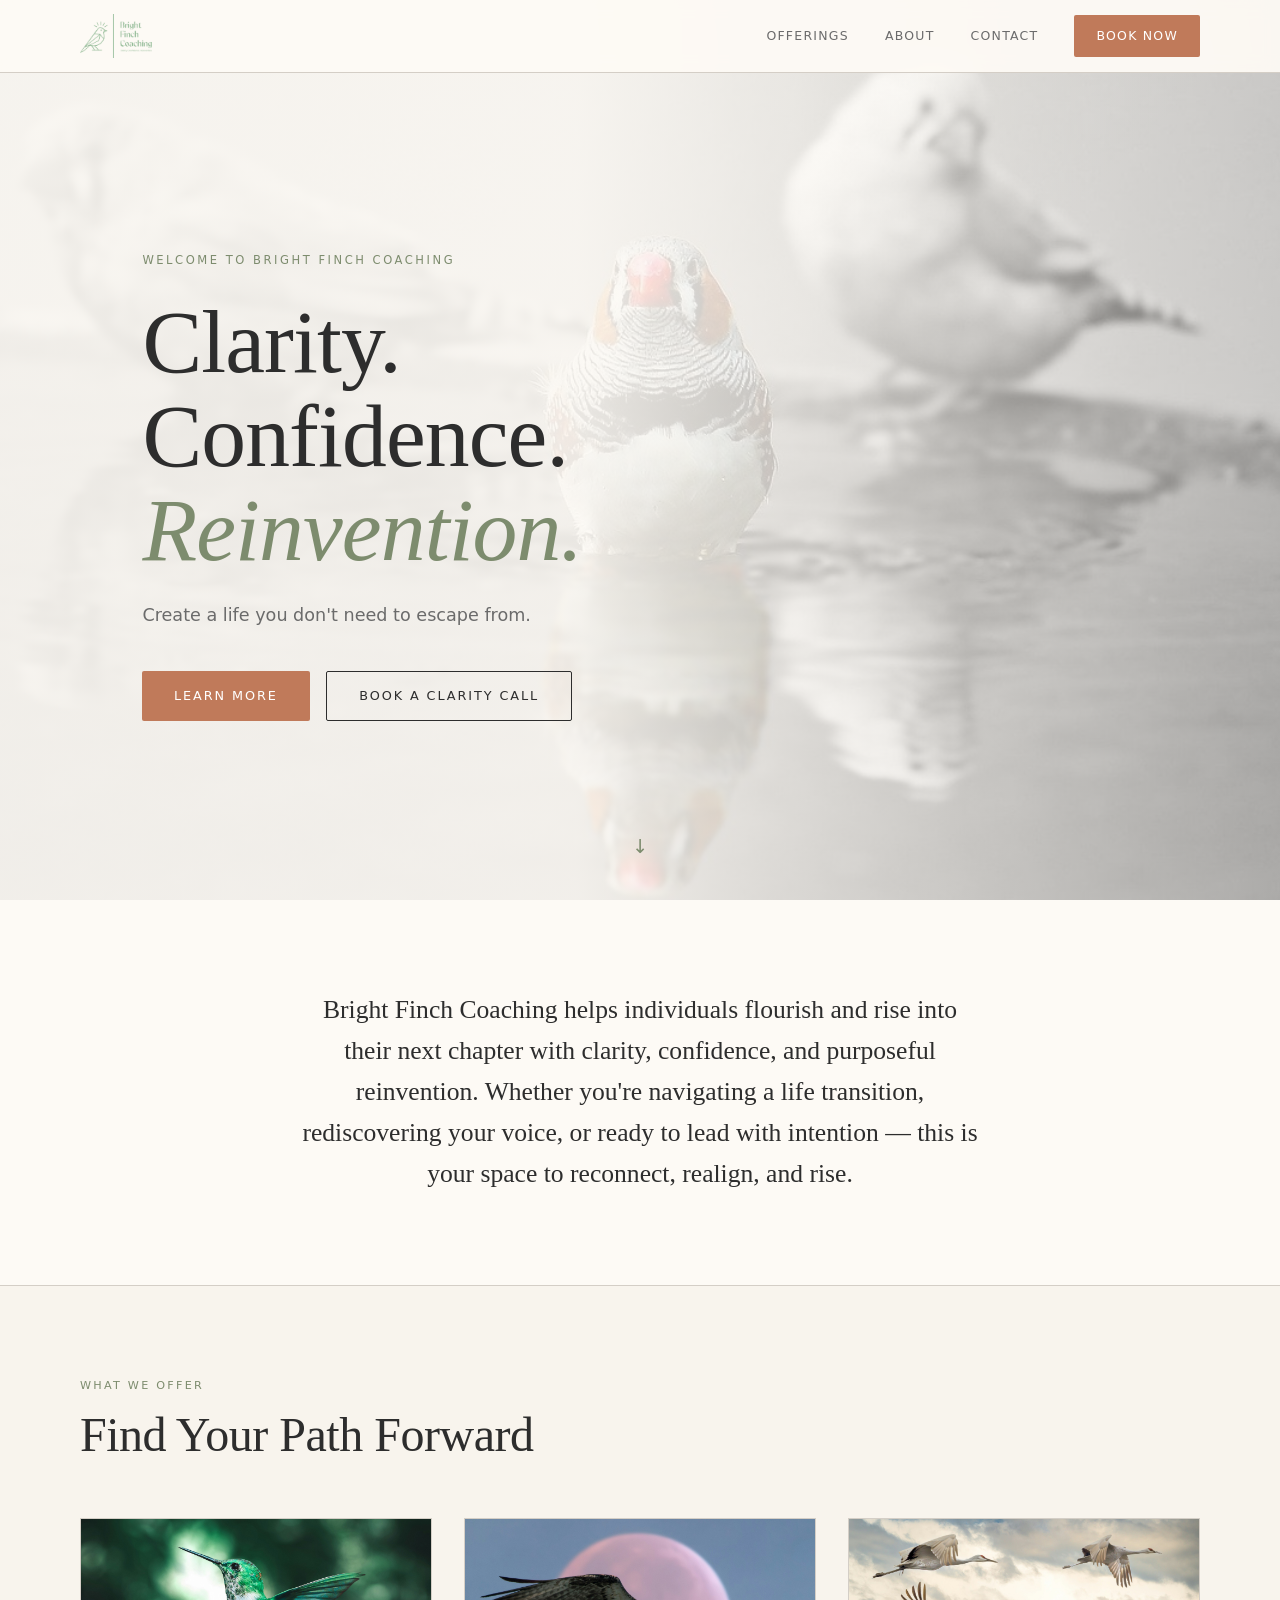
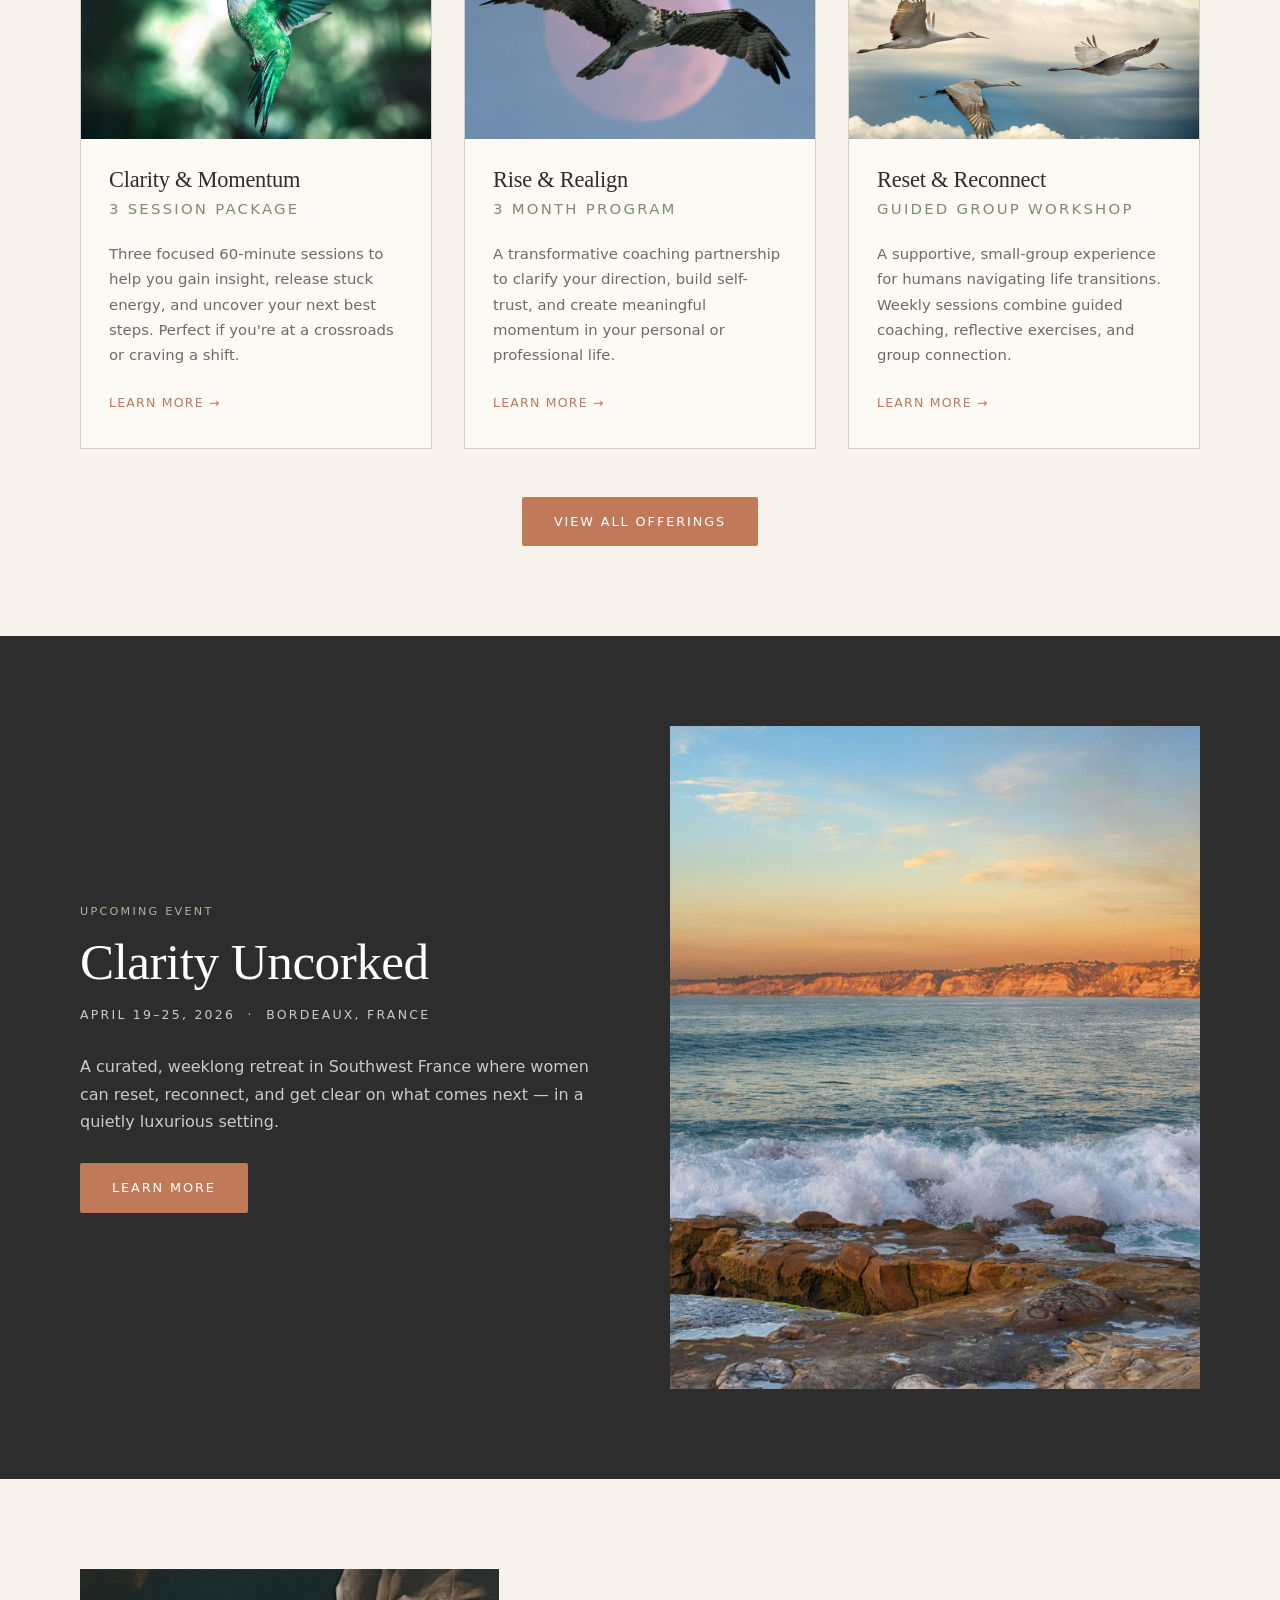
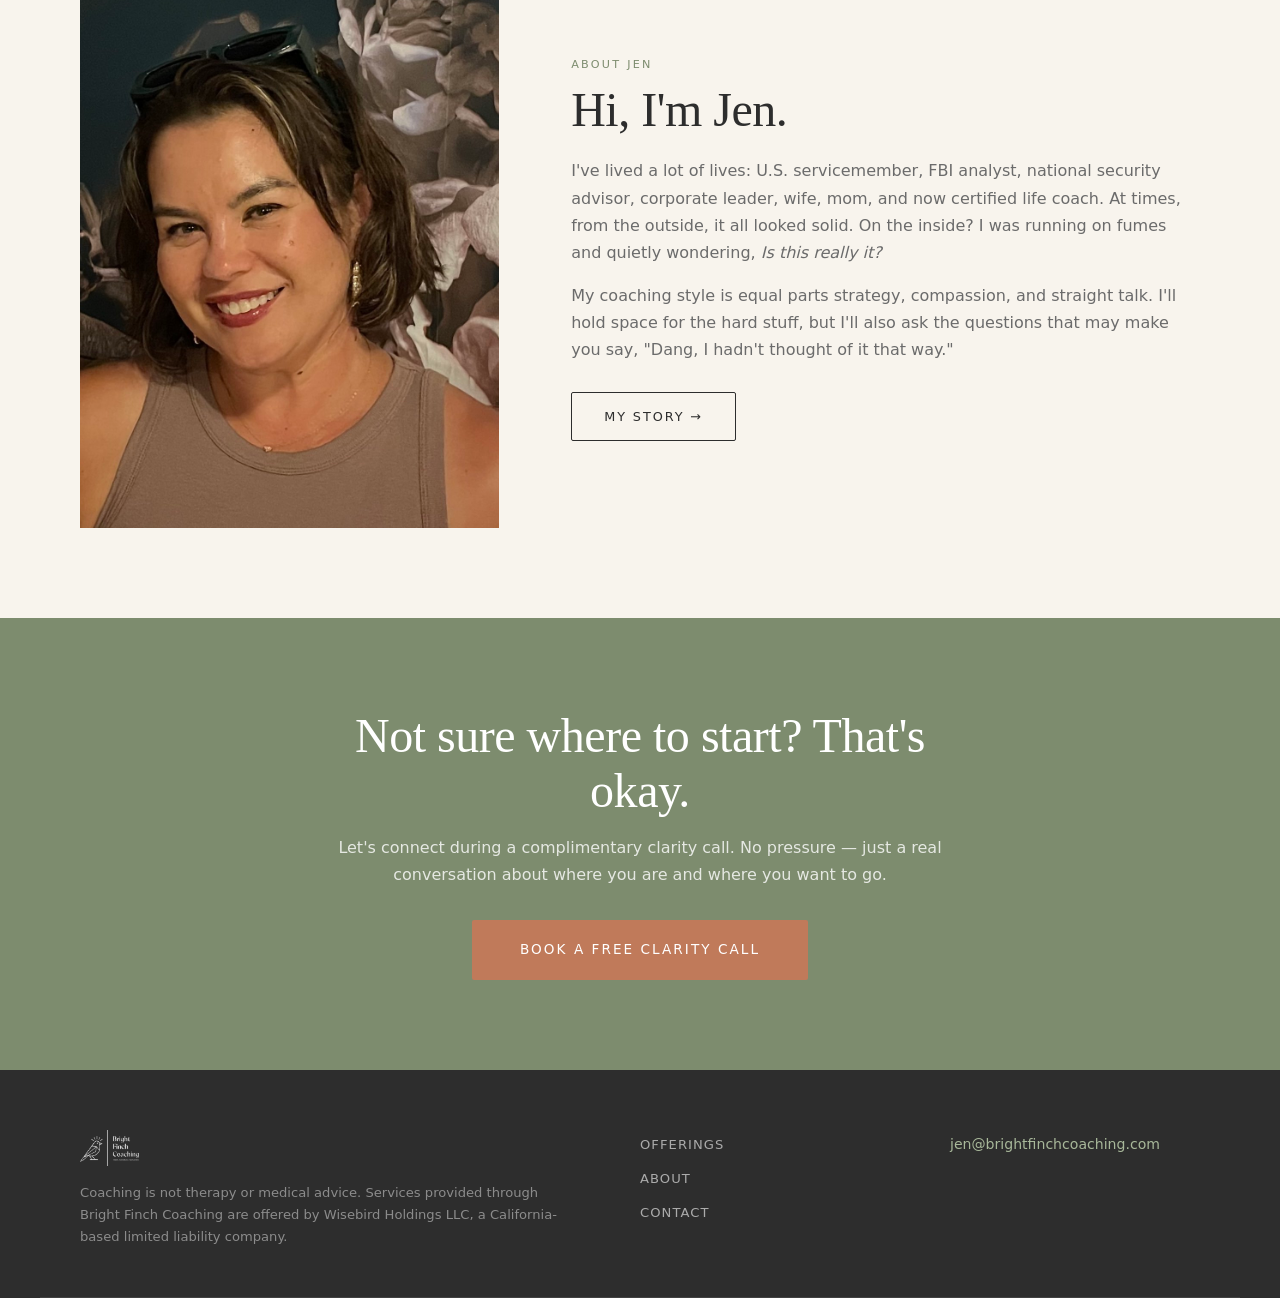
==== commit f072c3ea: "new pages" ====
--- a/index.html
+++ b/index.html
@@ -75,7 +75,7 @@
             <h3>Clarity &amp; Momentum</h3>
             <p class="card-sub">3 Session Package</p>
             <p>Three focused 60-minute sessions to help you gain insight, release stuck energy, and uncover your next best steps. Perfect if you're at a crossroads or craving a shift.</p>
-            <a href="offerings.html#clarity-momentum" class="card-link">Learn More →</a>
+            <a href="clarity-momentum.html" class="card-link">Learn More →</a>
           </div>
         </div>
 
@@ -87,7 +87,7 @@
             <h3>Rise &amp; Realign</h3>
             <p class="card-sub">3 Month Program</p>
             <p>A transformative coaching partnership to clarify your direction, build self-trust, and create meaningful momentum in your personal or professional life.</p>
-            <a href="offerings.html#rise-realign" class="card-link">Learn More →</a>
+            <a href="rise-realign.html" class="card-link">Learn More →</a>
           </div>
         </div>
 
@@ -99,7 +99,7 @@
             <h3>Reset &amp; Reconnect</h3>
             <p class="card-sub">Guided Group Workshop</p>
             <p>A supportive, small-group experience for humans navigating life transitions. Weekly sessions combine guided coaching, reflective exercises, and group connection.</p>
-            <a href="offerings.html#reset-reconnect" class="card-link">Learn More →</a>
+            <a href="reset-reconnect.html" class="card-link">Learn More →</a>
           </div>
         </div>
 
@@ -119,7 +119,7 @@
           <h2>Clarity Uncorked</h2>
           <p class="retreat-dates">April 19–25, 2026 &nbsp;·&nbsp; Bordeaux, France</p>
           <p>A curated, weeklong retreat in Southwest France where women can reset, reconnect, and get clear on what comes next — in a quietly luxurious setting.</p>
-          <a href="offerings.html#retreat" class="btn-primary">Learn More</a>
+          <a href="https://clarityuncorked.com" target="_blank" rel="noopener" class="btn-primary">Learn More</a>
         </div>
         <div class="retreat-img-wrap">
           <img src="images/retreat.jpg" alt="Clarity Uncorked Retreat in Bordeaux">
@@ -168,7 +168,7 @@
         <a href="contact.html">Contact</a>
       </div>
       <div class="footer-contact">
-        <a href="mailto:jen@brightfinchcoaching.com">jen@brightfinchcoaching.com</a>
+        <a href="mailto:jen@brightfinchcoaching.com">jen&#64;brightfinchcoaching&#46;com</a>
       </div>
     </div>
     <div class="footer-bot
--- a/style.css
+++ b/style.css
@@ -42,8 +42,20 @@
 img { display: block; width: 100%; height: auto; object-fit: cover; }
 
 /* Logo image */
-.logo-img { width: auto; height: 48px; object-fit: contain; }
-.footer-logo { height: 40px; filter: brightness(0) invert(1); margin-bottom: 16px; opacity: 0.9; }
+.logo-img {
+  width: auto;
+  height: 44px;
+  max-width: 180px;
+  object-fit: contain;
+  display: block;
+}
+.footer-logo {
+  height: 36px;
+  max-width: 150px;
+  filter: brightness(0) invert(1);
+  margin-bottom: 16px;
+  opacity: 0.85;
+}
 
 a { color: inherit; text-decoration: none; }
 
@@ -177,7 +189,7 @@
   align-items: center;
   justify-content: space-between;
 }
-.logo { text-decoration: none; }
+.logo { text-decoration: none; line-height: 0; flex-shrink: 0; }
 .logo-text {
   font-family: var(--font-display);
   font-size: 1.35rem;
@@ -658,3 +670,144 @@
 @media (max-width: 480px) {
   .values-grid { grid-template-columns: 1fr; }
 }
+
+/* =================== OFFERING DETAIL PAGES =================== */
+.offering-hero {
+  position: relative;
+  height: 55vh;
+  min-height: 400px;
+  display: flex;
+  align-items: flex-end;
+  overflow: hidden;
+}
+.offering-hero-img {
+  position: absolute;
+  inset: 0;
+}
+.offering-hero-img img {
+  width: 100%;
+  height: 100%;
+  object-fit: cover;
+  object-position: center 30%;
+}
+.offering-hero-overlay {
+  position: absolute;
+  inset: 0;
+  background: linear-gradient(to top, rgba(20,20,18,0.82) 0%, rgba(20,20,18,0.3) 60%, transparent 100%);
+}
+.offering-hero-content {
+  position: relative;
+  z-index: 1;
+  width: 100%;
+  padding-bottom: 56px;
+  padding-top: 100px;
+}
+.offering-hero-content h1 {
+  font-size: clamp(2.5rem, 5vw, 4rem);
+  margin: 12px 0 16px;
+}
+.offering-hero-content p {
+  font-size: 1.05rem;
+  max-width: 520px;
+}
+.back-link {
+  display: inline-block;
+  font-size: 0.75rem;
+  letter-spacing: 0.12em;
+  text-transform: uppercase;
+  color: rgba(255,255,255,0.6);
+  margin-bottom: 20px;
+  transition: color var(--transition);
+}
+.back-link:hover { color: #fff; }
+
+.offering-detail-inner {
+  display: grid;
+  grid-template-columns: 1fr 380px;
+  gap: 72px;
+  align-items: start;
+}
+.offering-detail-main h2 {
+  font-size: clamp(1.4rem, 2.5vw, 1.9rem);
+  color: var(--charcoal);
+  margin: 40px 0 16px;
+}
+.offering-detail-main h2:first-child { margin-top: 0; }
+.offering-detail-main p {
+  font-size: 1.02rem;
+  margin-bottom: 16px;
+  line-height: 1.8;
+}
+.prose-list {
+  list-style: none;
+  padding: 0;
+  margin: 0 0 16px;
+}
+.prose-list li {
+  font-size: 1rem;
+  color: var(--mid-gray);
+  padding: 8px 0 8px 24px;
+  border-bottom: 1px solid var(--light-gray);
+  position: relative;
+  line-height: 1.6;
+}
+.prose-list li::before {
+  content: '✦';
+  position: absolute;
+  left: 0;
+  color: var(--sage);
+  font-size: 0.6rem;
+  top: 12px;
+}
+
+/* Sidebar detail card */
+.detail-card {
+  background: var(--cream);
+  border: 1px solid var(--light-gray);
+  position: sticky;
+  top: 96px;
+}
+.detail-card-header {
+  background: var(--charcoal);
+  padding: 28px 28px 24px;
+}
+.detail-card-header .eyebrow { color: var(--sage-light); margin-bottom: 8px; }
+.detail-card-header h3 { color: #fff; font-size: 1.6rem; margin-bottom: 4px; }
+.detail-card-header .offering-subtitle { color: var(--gold); }
+.detail-card-body { padding: 24px 28px 28px; }
+.detail-note {
+  margin: 16px 0 24px;
+  padding: 14px 16px;
+  border-left: 2px solid var(--sage-light);
+}
+.detail-note p { font-size: 0.88rem; font-style: italic; color: var(--mid-gray); }
+.detail-fine {
+  text-align: center;
+  font-size: 0.82rem;
+  color: var(--mid-gray);
+  margin-top: 14px;
+}
+.detail-fine a { color: var(--terracotta); text-decoration: underline; }
+
+/* Also consider */
+.also-consider {
+  margin-top: 24px;
+  padding: 20px 0 0;
+}
+.also-consider .includes-title { margin-bottom: 12px; }
+.also-link {
+  display: flex;
+  justify-content: space-between;
+  align-items: center;
+  padding: 14px 0;
+  border-bottom: 1px solid var(--light-gray);
+  transition: color var(--transition);
+}
+.also-link:hover { color: var(--terracotta); }
+.also-link span { font-size: 0.95rem; color: var(--charcoal); font-family: var(--font-display); }
+.also-sub { font-size: 0.72rem !important; letter-spacing: 0.1em; text-transform: uppercase; color: var(--sage) !important; font-family: var(--font-body) !important; }
+
+@media (max-width: 900px) {
+  .offering-detail-inner { grid-template-columns: 1fr; gap: 48px; }
+  .detail-card { position: static; }
+}
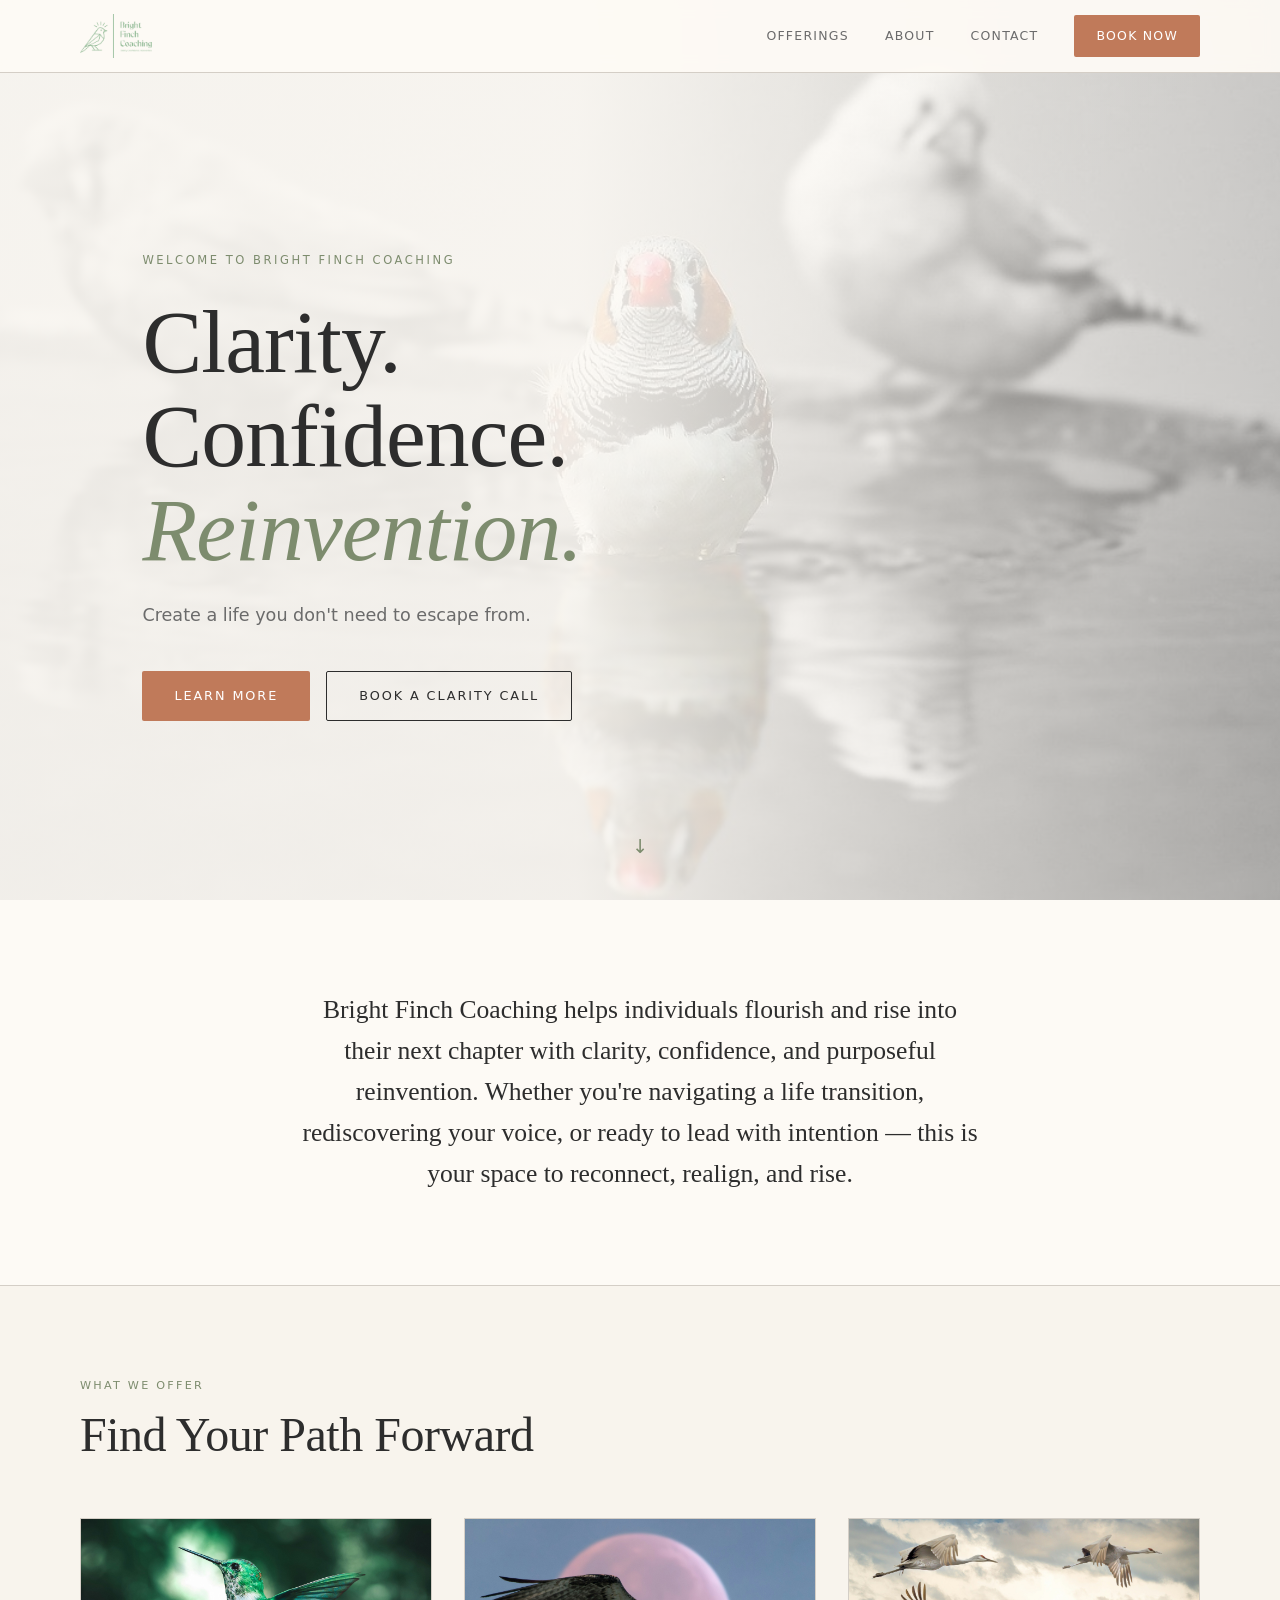
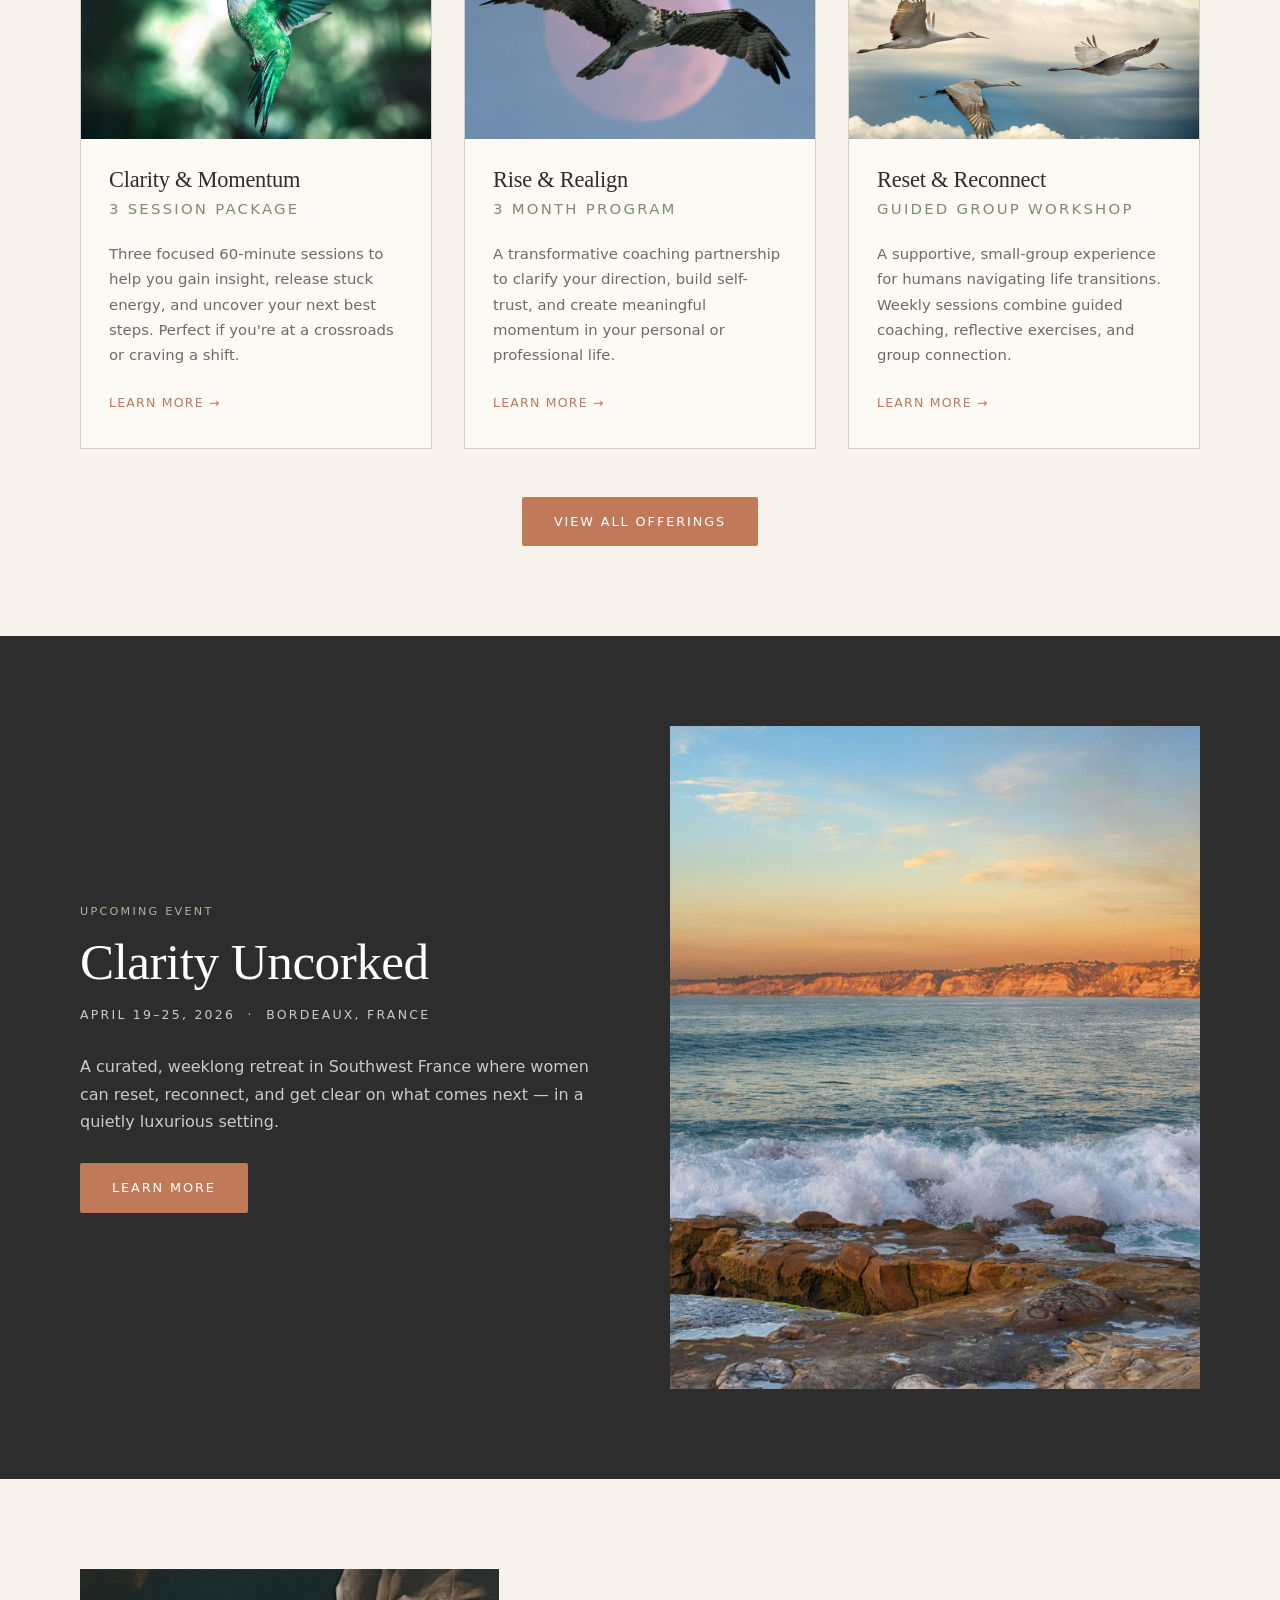
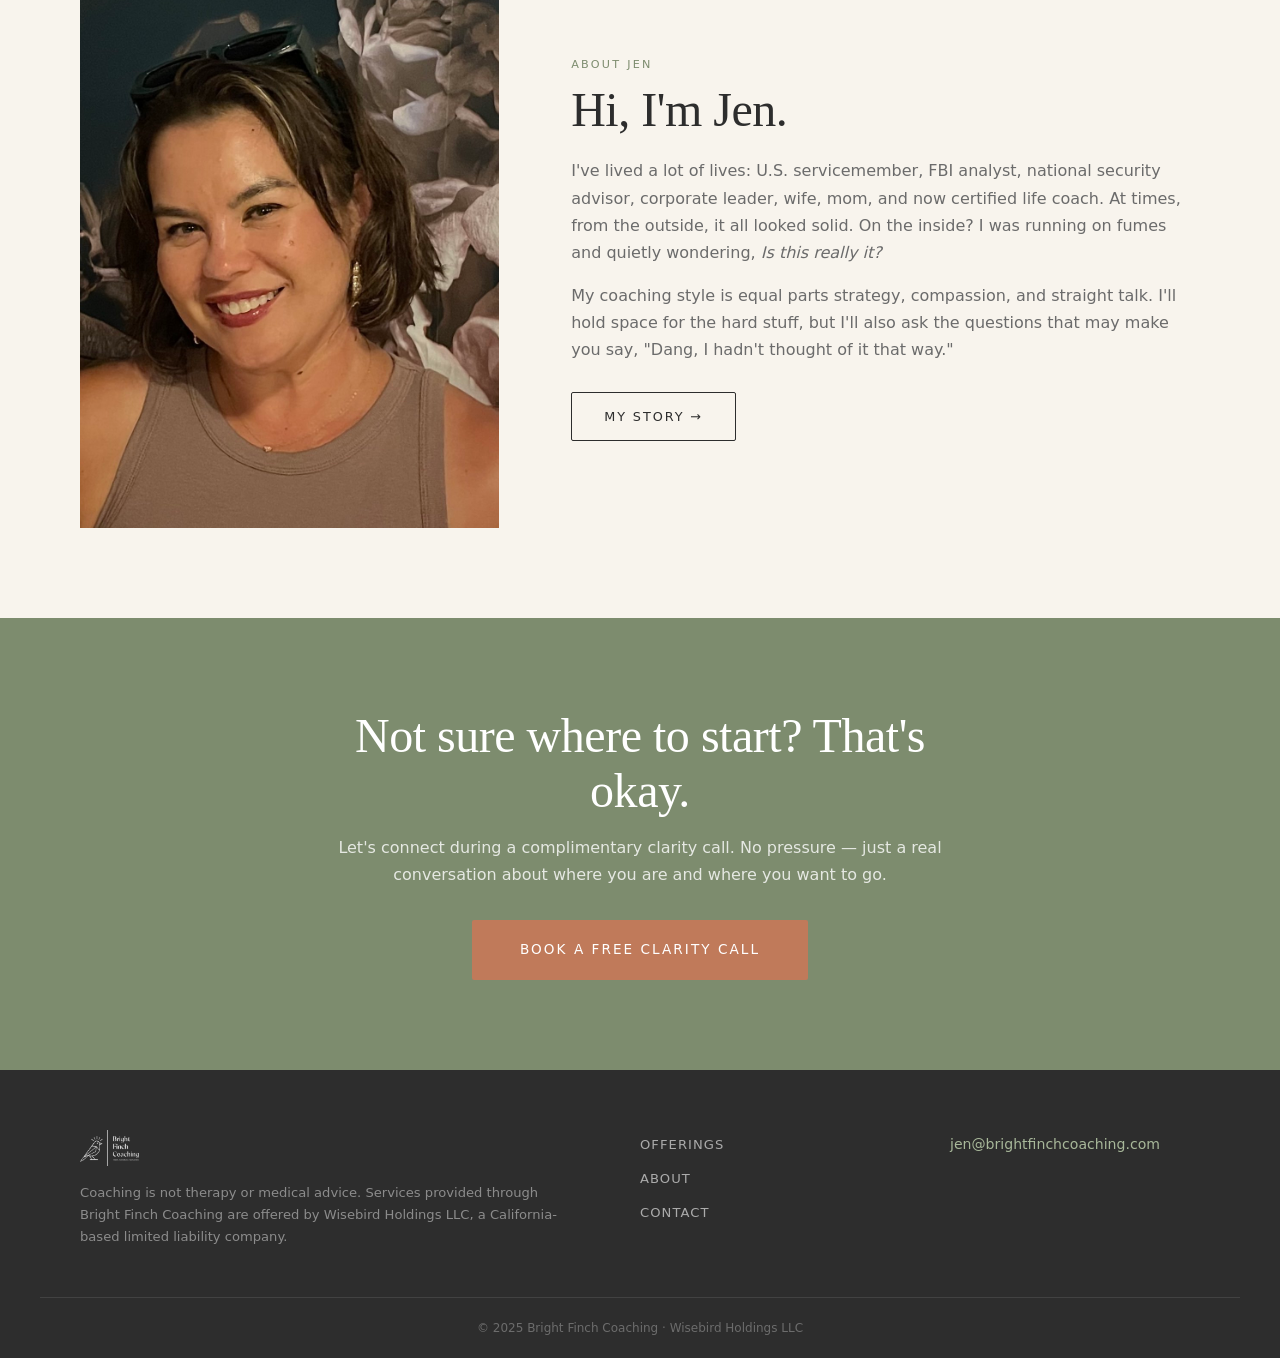
==== commit a5b6b16b: "fix burger on mobile" ====
--- a/index.html
+++ b/index.html
@@ -171,4 +171,11 @@
         <a href="mailto:jen@brightfinchcoaching.com">jen&#64;brightfinchcoaching&#46;com</a>
       </div>
     </div>
-    <div class="footer-bot+    <div class="footer-bottom">
+      <p>&copy; 2025 Bright Finch Coaching &middot; Wisebird Holdings LLC</p>
+    </div>
+  </footer>
+
+  <script src="main.js"></script>
+</body>
+</html>
--- a/style.css
+++ b/style.css
@@ -222,35 +222,47 @@
   display: none;
   background: none;
   border: none;
-  font-size: 1.4rem;
+  font-size: 1.6rem;
   cursor: pointer;
   color: var(--charcoal);
+  padding: 4px 8px;
+  line-height: 1;
+  z-index: 200;
 }
 
 .mobile-menu {
   display: none;
+  position: fixed;
+  top: 72px;
+  left: 0;
+  right: 0;
+  z-index: 99;
   flex-direction: column;
-  gap: 0;
   background: var(--warm-white);
   border-top: 1px solid var(--light-gray);
-  padding: 12px 40px 20px;
+  box-shadow: 0 8px 24px rgba(0,0,0,0.08);
+  padding: 8px 24px 24px;
 }
 .mobile-menu a {
-  font-size: 0.85rem;
-  letter-spacing: 0.08em;
-  text-transform: uppercase;
-  padding: 12px 0;
+  font-size: 0.88rem;
+  letter-spacing: 0.1em;
+  text-transform: uppercase;
+  padding: 16px 0;
   border-bottom: 1px solid var(--light-gray);
   color: var(--mid-gray);
-}
+  display: block;
+}
+.mobile-menu a:last-child { border-bottom: none; }
 .mobile-menu a.btn-mobile {
-  margin-top: 16px;
+  margin-top: 12px;
   background: var(--terracotta);
   color: #fff;
   text-align: center;
-  padding: 14px;
+  padding: 16px;
   border: none;
-}
+  border-radius: var(--radius);
+}
+.mobile-menu a.btn-mobile:hover { background: var(--terracotta-dark); }
 .mobile-menu.open { display: flex; }
 
 /* =================== HERO =================== */
